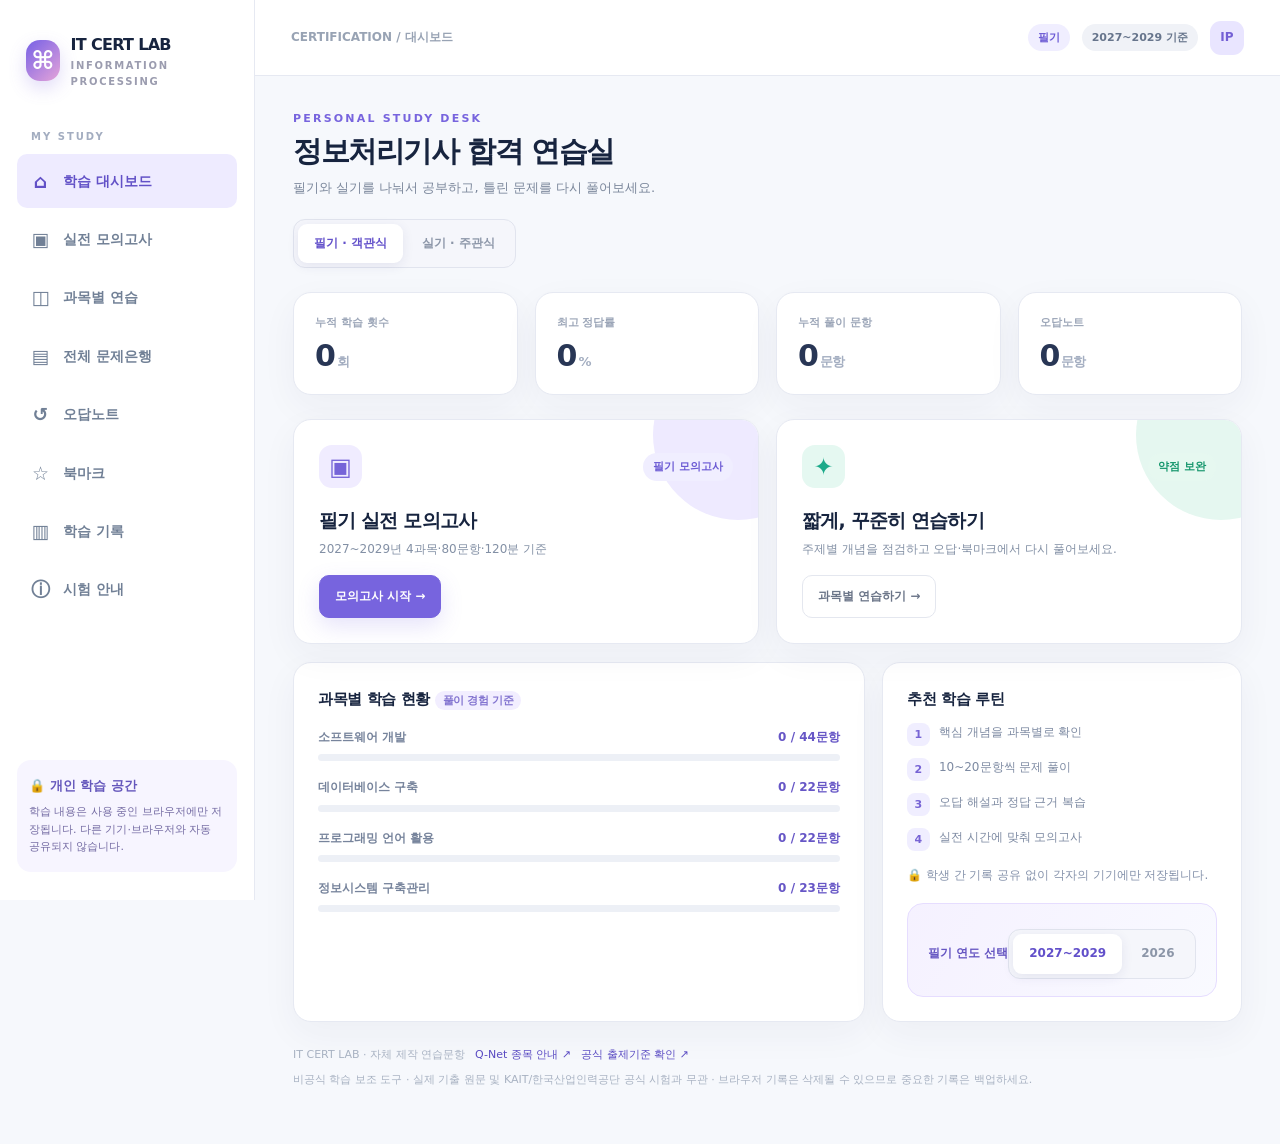
==== information-processing/index.html @ f22f7fb9 "Add independent information processing engineer written and practical exam study lab (2026/2027)" ====
<!doctype html><html lang="ko"><head><meta charset="utf-8"><meta name="viewport" content="width=device-width,initial-scale=1"><meta name="theme-color" content="#7764de"><meta name="description" content="정보처리기사 필기 2026·2027~2029 출제기준 및 실기 주관식 대비 학습 사이트. 모의고사, 문제은행, 오답노트, 개인 학습 기록."><title>정보처리기사 | IT CERT LAB</title><style>
:root{--ink:#17243f;--muted:#7b879b;--line:#e6e9f2;--violet:#7764de;--violet-dark:#594ac2;--light:#f5f3ff;--bg:#f6f8fc;--card:#fff;--green:#139b79;--red:#dc6074;--shadow:0 12px 36px rgba(40,48,86,.047)}
*{box-sizing:border-box}html{scroll-behavior:smooth}body{margin:0;background:var(--bg);font-family:Pretendard,"Apple SD Gothic Neo","Malgun Gothic",system-ui,sans-serif;color:var(--ink);font-size:14px;line-height:1.6}button,input,select,textarea{font:inherit}button{cursor:pointer}button:disabled{opacity:.45;cursor:not-allowed}a{color:var(--violet-dark);text-decoration:none}a:hover{text-decoration:underline}button:focus-visible,a:focus-visible,input:focus-visible,textarea:focus-visible,select:focus-visible{outline:3px solid #bfb4ff;outline-offset:3px}pre{white-space:pre-wrap;overflow:auto}code{background:#f0f1f7;padding:1px 4px;border-radius:4px}
.app{min-height:100vh;display:grid;grid-template-columns:255px minmax(0,1fr)}.sidebar{background:#fff;border-right:1px solid var(--line);display:flex;flex-direction:column;padding:28px 17px;position:sticky;top:0;height:100vh;z-index:20}.brand{display:flex;gap:11px;align-items:center;padding:4px 9px 23px}.brandicon{background:linear-gradient(135deg,#7660e6,#e5a4d9);color:#fff;font-size:25px;width:41px;height:41px;border-radius:14px;display:grid;place-items:center;font-weight:900;box-shadow:0 7px 18px #7764de39}.brand b{font-size:16px;letter-spacing:-.7px}.brand small{display:block;color:#9b9caf;font-size:10px;letter-spacing:1.7px;font-weight:800}.nav-group{font-size:10px;color:#a3adc0;letter-spacing:2px;padding:16px 14px 7px;font-weight:850}.nav-btn{border:0;background:transparent;text-align:left;color:#718096;display:flex;gap:12px;width:100%;align-items:center;padding:12px 13px;border-radius:10px;font-weight:730;margin:2px 0}.nav-btn svg{width:18px;height:18px}.nav-btn:hover{background:#f7f6ff;color:#5c4fc2}.nav-btn.active{background:#eeebff;color:#6251c7}.nav-btn .num{margin-left:auto;background:#ece9fd;font-size:10px;padding:1px 7px;border-radius:99px}.sidebar-bottom{margin-top:auto;padding:16px 12px;background:#f7f5ff;border-radius:14px;color:#746ba3;font-size:11px}.sidebar-bottom b{display:block;font-size:13px;margin-bottom:6px;color:#6557bc}.sidebar-bottom p{margin:0}.content-wrap{min-width:0}.topbar{height:76px;background:#fff;border-bottom:1px solid var(--line);display:flex;align-items:center;justify-content:space-between;padding:0 36px;gap:20px}.crumb{font-size:12px;color:#98a3b4;font-weight:700}.top-right{display:flex;align-items:center;gap:12px}.chip{display:inline-flex;gap:5px;align-items:center;border-radius:999px;padding:5px 10px;background:#f0eeff;color:#6b5ad4;font-size:11px;font-weight:800}.chip.good{background:#e6f8f0;color:#15966c}.chip.bad{background:#fff0f2;color:#d6546b}.chip.gray{background:#f0f2f7;color:#67758c}.avatar{height:34px;width:34px;border-radius:11px;display:grid;place-items:center;background:#e9e5ff;color:#7460d5;font-size:12px;font-weight:900}.mobile-head{display:none}.main{max-width:1320px;margin:auto;padding:34px 38px 55px}.eyebrow{font-size:11px;letter-spacing:2.2px;color:var(--violet);font-weight:900}.heading{font-size:29px;letter-spacing:-1.4px;margin:5px 0 8px;line-height:1.3}.sub{color:var(--muted);margin:0 0 20px;font-size:13px}.section-head{display:flex;justify-content:space-between;align-items:flex-end;gap:10px;margin:28px 0 14px}.section-head h2{font-size:16px;margin:0;letter-spacing:-.5px}.section-head small{font-size:12px;color:#91a0b3}.grid{display:grid;gap:17px}.stats{grid-template-columns:repeat(4,minmax(0,1fr));margin:24px 0}.stat,.panel,.tile,.quiz-card{background:#fff;border:1px solid var(--line);border-radius:18px;box-shadow:var(--shadow)}.stat{padding:21px 21px 18px;min-width:0}.stat .name{font-size:11px;color:#9ca6b8;font-weight:800}.stat strong{display:block;font-size:30px;line-height:1.35;letter-spacing:-1px;color:#283655;margin-top:4px}.stat strong small{font-size:13px;color:#a4aec1;margin-left:2px}.panel{padding:24px}.panel h3{font-size:15px;margin:0 0 12px;letter-spacing:-.4px}.two{grid-template-columns:minmax(0,1.35fr) minmax(280px,.85fr)}.tiles{grid-template-columns:repeat(2,minmax(0,1fr))}.tile{position:relative;overflow:hidden;padding:25px;min-height:202px}.tile::before{content:'';width:170px;height:170px;position:absolute;border-radius:50%;right:-65px;top:-70px;background:#eeeaff}.tile.mint::before{background:#e5f7f0}.tile .tiletop{display:flex;align-items:center;justify-content:space-between;position:relative}.tile .bigicon{width:43px;height:43px;display:grid;place-items:center;border-radius:13px;background:#f0ecff;color:#7664d8;font-size:24px}.tile.mint .bigicon{background:#e5f8f1;color:#1caa8a}.tile h3{font-size:19px;margin:17px 0 4px;letter-spacing:-.8px}.tile p{color:#8390a5;font-size:12px;margin:0 0 16px;max-width:370px}.btn{border:1px solid #e4e7ef;background:white;color:#6b7588;font-size:12px;font-weight:850;border-radius:10px;padding:11px 15px;display:inline-flex;align-items:center;justify-content:center;gap:8px;transition:.16s}.btn:hover{border-color:#9d90ee;color:#6352c5;background:#faf9ff}.btn.primary{background:var(--violet);color:white;border-color:var(--violet);box-shadow:0 8px 22px #7260e52d}.btn.primary:hover{background:#6755cd}.btn.green{background:#20a58c;color:#fff;border-color:#20a58c}.btn.danger{color:#d75b73;background:#fff7f9;border-color:#f8dce3}.btn.sm{padding:7px 10px;font-size:11px}.btn.wide{width:100%}.btn:disabled{box-shadow:none}.bar{background:#edf0f6;height:7px;border-radius:8px;overflow:hidden;margin:7px 0}.bar>span{display:block;background:linear-gradient(90deg,#a394fa,#7764de);height:100%;border-radius:8px}.subject-line{margin:17px 0}.subject-line>div:first-child{display:flex;justify-content:space-between;color:#77849c;font-size:12px;font-weight:700}.subject-line strong{color:#6656c6}.quick-steps{display:flex;flex-direction:column;gap:12px}.quick-steps>div{display:flex;gap:9px;font-size:12px;color:#7d8aa2}.dot{width:23px;height:23px;display:grid;place-items:center;background:#f0eeff;color:#7764d5;border-radius:8px;font-size:11px;font-weight:900;flex-shrink:0}.seg{display:inline-flex;border:1px solid #e1e4ee;padding:4px;background:#f5f6fb;border-radius:12px;gap:3px;max-width:100%}.seg button{border:0;padding:10px 16px;border-radius:9px;background:transparent;color:#8c96a8;font-weight:850;font-size:12px}.seg button.active{background:#fff;color:#6250ca;box-shadow:0 3px 12px #2c337316}.callout{background:linear-gradient(120deg,#f5f1ff,#f9faff);border:1px solid #e6ddff;border-radius:16px;padding:17px 20px;color:#71648e;font-size:12px;margin-top:18px}.callout b{color:#6555c2}.setup-grid{display:grid;grid-template-columns:minmax(0,1.3fr) minmax(260px,.7fr);gap:18px}.fieldlabel{font-size:12px;font-weight:850;color:#50607b;margin:18px 0 8px;display:block}.choice-cards{display:grid;grid-template-columns:repeat(2,minmax(0,1fr));gap:10px}.choice-card{display:block;text-align:left;border:1px solid #e5e8f1;border-radius:12px;background:#fff;padding:16px;color:#62738e}.choice-card b{display:block;color:#263650;font-size:14px}.choice-card small{display:block;color:#93a0b3;margin-top:4px;font-size:11px}.choice-card.chosen{border:1.5px solid #8875e4;background:#f7f4ff}.select{width:100%;padding:12px 13px;background:white;border:1px solid var(--line);border-radius:10px;color:#5d6980}.mode-tip{color:#8190a4;font-size:12px}.quizgrid{display:grid;grid-template-columns:minmax(0,1fr) 270px;gap:17px}.quiz-card{padding:27px}.quiz-meta{display:flex;justify-content:space-between;gap:12px;align-items:center;margin-bottom:9px;color:#7c87a0;font-size:12px}.qtop{display:flex;align-items:center;gap:9px;margin:18px 0 12px;color:#7261cf;font-size:11px;font-weight:900;letter-spacing:.7px}.qstem{font-size:20px;font-weight:850;line-height:1.65;letter-spacing:-.6px;margin:8px 0 24px;white-space:pre-wrap;word-break:keep-all}.options{display:flex;flex-direction:column;gap:10px}.opt{display:flex;align-items:flex-start;gap:12px;width:100%;text-align:left;border:1px solid #e5e8f0;border-radius:12px;background:#fff;padding:15px 17px;font-weight:670;color:#60708a;line-height:1.65}.opt .bubble{height:24px;width:24px;display:grid;place-items:center;border:1px solid #dce0ec;border-radius:8px;font-size:11px;flex-shrink:0;color:#8c97aa}.opt.selected{background:#f6f3ff;border-color:#8978e6;color:#5243b7}.opt.selected .bubble{background:#7e6add;color:#fff;border-color:#7e6add}.answerbox{width:100%;border:1px solid #dce0eb;padding:16px;border-radius:12px;min-height:115px;resize:vertical;color:#24334f;outline-color:#8b7ae5}.qhint{font-size:12px;color:#9aa4b4;margin:10px 0}.quizactions{display:flex;justify-content:space-between;gap:10px;margin-top:25px;flex-wrap:wrap}.question-map{display:grid;grid-template-columns:repeat(5,minmax(0,1fr));gap:7px}.number-btn{border:1px solid #e6e8ef;background:#fff;color:#9ba6b6;min-height:39px;border-radius:9px;font-size:11px;font-weight:800}.number-btn.answered{background:#f1edff;color:#6e5dd1;border-color:#e0d7ff}.number-btn.current{background:#7764de;color:white;border-color:#7764de}.timer{font-variant-numeric:tabular-nums;font-size:24px;font-weight:880;color:#5d4fbc}.progress-note{font-size:11px;color:#9ca7b7}.review{border:1px solid #e7eaf3;border-radius:13px;padding:18px;margin:12px 0;background:white}.review-head{display:flex;align-items:center;justify-content:space-between;gap:10px;margin-bottom:9px}.review-q{font-size:13px;font-weight:830;white-space:pre-wrap;color:#2a3752;margin:0 0 13px}.review-ans{font-size:12px;color:#738199;white-space:pre-wrap}.review-ans b{color:#3d4c65}.expl{background:#f7f8fc;color:#728096;border-radius:10px;padding:12px 13px;font-size:12px;margin-top:12px}.review-toggle{display:flex;gap:7px;margin-top:13px;flex-wrap:wrap}.review-toggle button{padding:7px 10px;background:#fff;border:1px solid #e0e3ee;border-radius:8px;color:#687895;font-size:11px;font-weight:800}.review-toggle button.on{background:#e9f9f3;color:#188c71;border-color:#b8edda}.review-toggle button.on.bad{background:#fff0f1;color:#cb6270;border-color:#f2ccd3}.filterline{display:flex;gap:9px;align-items:center;flex-wrap:wrap;margin:18px 0}.search{min-width:200px;flex:1;border-radius:10px;padding:12px;border:1px solid #e3e7ee;outline-color:#8b79e5}.listitem{border-bottom:1px solid #eef0f5;display:flex;align-items:center;gap:12px;padding:15px 3px}.listitem:last-child{border-bottom:0}.listitem .desc{min-width:0;flex:1}.listitem .desc b{font-size:12px;color:#344059;display:block;margin-bottom:4px}.listitem .desc small{font-size:11px;color:#99a4b7}.listitem .desc b{overflow-wrap:anywhere}.star{border:0;background:#f5f3ff;border-radius:9px;color:#aaa0d7;font-size:21px;line-height:1;width:34px;height:34px}.star.on{color:#edb04c;background:#fff8e7}.historytable{width:100%;border-collapse:collapse;font-size:12px}.historytable td,.historytable th{padding:15px 10px;border-bottom:1px solid #eef0f4;text-align:left}.historytable th{color:#98a3b6;font-size:11px}.historytable td{color:#68768e}.empty{text-align:center;padding:48px 15px;color:#9ca7b9}.empty .emo{font-size:34px;margin-bottom:12px}.empty b{display:block;color:#526078;font-size:14px}.foot{padding-top:24px;font-size:11px;color:#a8b2c2}.burger{display:none}.footerlinks{display:flex;gap:10px;flex-wrap:wrap}.toast{position:fixed;z-index:90;bottom:25px;left:50%;transform:translate(-50%,25px);opacity:0;pointer-events:none;background:#263452;color:#fff;padding:12px 20px;border-radius:12px;box-shadow:0 10px 30px #22345255;font-size:12px;transition:.2s}.toast.show{transform:translate(-50%,0);opacity:1}.overlay{display:none}.scorecircle{width:116px;height:116px;border-radius:50%;background:conic-gradient(#8572e1 var(--pct),#eaebf2 var(--pct));display:grid;place-items:center;margin:0 auto 16px}.scorecircle>span{width:92px;height:92px;border-radius:50%;display:flex;align-items:center;justify-content:center;background:white;color:#493aaa;font-size:29px;font-weight:900}.muted{color:#8c9aaf}.badge-count{font-size:11px;color:#8374d0;background:#f2eeff;padding:3px 8px;border-radius:99px}.note-lines{font-size:12px;color:#7a879d}.note-lines li{padding:5px 0}.privacyline{display:flex;gap:9px;align-items:flex-start;margin-top:15px;color:#8592ab;font-size:12px}
@media(max-width:1120px){.stats{grid-template-columns:repeat(2,minmax(0,1fr))}.quizgrid{grid-template-columns:minmax(0,1fr) 230px}.main{padding:28px 25px}.sidebar{width:220px}.app{grid-template-columns:220px minmax(0,1fr)}}
@media(max-width:800px){.app{display:block}.sidebar{transform:translateX(-105%);position:fixed;top:0;bottom:0;width:255px;height:100vh;transition:.2s;box-shadow:20px 0 40px #18253a17}.sidebar.open{transform:translateX(0)}.overlay.open{display:block;position:fixed;inset:0;z-index:19;background:#141d3670}.burger{display:grid;place-items:center;border:0;background:#f2f0ff;border-radius:9px;width:36px;height:36px;color:#6659b8}.topbar{padding:0 16px;height:65px}.topbar .crumb{display:none}.mobile-head{display:block;font-size:14px;font-weight:850;letter-spacing:-.5px}.main{padding:26px 17px}.heading{font-size:24px}.two,.setup-grid,.quizgrid{grid-template-columns:1fr}.tiles{grid-template-columns:1fr}.quiz-card{padding:19px}.qstem{font-size:17px}.quizgrid aside{order:-1}.quizgrid aside .question-map{display:none}.choice-cards{grid-template-columns:1fr}.sidebar-bottom{margin-top:30px}.stats{gap:10px}.stat{padding:16px}.stat strong{font-size:26px}.panel{padding:19px}}
@media(prefers-reduced-motion:reduce){*{scroll-behavior:auto!important;transition:none!important}}
</style></head><body><div id="root"></div><div id="toast" class="toast" role="status" aria-live="polite"></div><script>const BANK=[{"id":"W1-001","old":0,"topic":"요구사항","q":"기능 요구사항에 해당하는 것은?","choices":["응답시간이 2초 이내일 것","사용자는 비밀번호를 변경할 수 있을 것","가용성이 99.9%일 것","암호화 알고리즘을 사용할 것"],"answer":1,"why":"기능 요구사항은 시스템이 제공해야 하는 동작과 서비스를 설명합니다."},{"id":"W1-002","old":0,"topic":"요구사항","q":"비기능 요구사항에 해당하는 것은?","choices":["회원가입 화면을 제공한다","상품을 검색할 수 있다","서버 응답은 평균 1초 이내여야 한다","관리자가 주문을 취소한다"],"answer":2,"why":"응답시간은 성능에 관한 비기능 요구사항입니다."},{"id":"W1-003","old":0,"topic":"요구사항","q":"요구사항 개발의 일반적인 순서로 적절한 것은?","choices":["분석→도출→확인→명세","도출→분석→명세→확인","명세→도출→확인→분석","확인→분석→명세→도출"],"answer":1,"why":"요구사항은 도출 후 분석하고 문서화한 뒤 검증합니다."},{"id":"W1-004","old":0,"topic":"요구사항","q":"요구사항 추적성의 핵심 목적은?","choices":["서버 비용 산정","요구사항과 설계·테스트의 연관관계 확인","UI 색상 통일","데이터 중복 제거"],"answer":1,"why":"추적성은 변경의 영향 범위와 요구사항 충족 여부를 파악하게 합니다."},{"id":"W1-005","old":0,"topic":"UML","q":"UML 유스케이스 다이어그램에서 액터는?","choices":["데이터베이스 테이블","시스템과 상호작용하는 외부 역할","클래스의 메서드","배포 서버"],"answer":1,"why":"액터는 사용자뿐 아니라 시스템과 상호작용하는 외부 시스템도 될 수 있습니다."},{"id":"W1-006","old":0,"topic":"UML","q":"유스케이스의 include 관계로 가장 적절한 설명은?","choices":["조건에 따라 선택적으로만 실행한다","공통 동작을 필수적으로 포함한다","상속을 뜻한다","객체 생성 순서를 나타낸다"],"answer":1,"why":"include는 공통 기능을 포함해 재사용할 때 사용합니다."},{"id":"W1-007","old":0,"topic":"UML","q":"시퀀스 다이어그램의 주요 표현 대상은?","choices":["객체 사이 메시지의 시간적 순서","테이블의 기본키 관계","CPU 사용률","프로세스 파일 권한"],"answer":0,"why":"시퀀스 다이어그램은 객체 간 메시지 교환 순서를 보여줍니다."},{"id":"W1-008","old":0,"topic":"UML","q":"클래스 다이어그램에서 일반화 관계가 뜻하는 것은?","choices":["구현 클래스의 삭제","상속에 의한 일반·특수 관계","동시성 제어","메시지 순서"],"answer":1,"why":"일반화는 상위 클래스와 하위 클래스 간의 상속 관계입니다."},{"id":"W1-009","old":0,"topic":"UI 설계","q":"화면 구성의 뼈대를 간략히 표현하는 산출물은?","choices":["와이어프레임","ERD","패키지 명세","실행 로그"],"answer":0,"why":"와이어프레임은 콘텐츠와 주요 요소의 배치를 표현합니다."},{"id":"W1-010","old":0,"topic":"UI 설계","q":"UI 프로토타입의 주요 목적은?","choices":["실제 운영 DB 백업","화면과 상호작용을 사전에 검토","형상관리 브랜치 삭제","서버 부하 측정만 수행"],"answer":1,"why":"프로토타입으로 동작 흐름과 사용성을 미리 검증합니다."},{"id":"W1-011","old":0,"topic":"UI 설계","q":"사용자가 처음 접해도 기능을 쉽게 파악하는 UI 원칙은?","choices":["직관성","결합도","원자성","정규화"],"answer":0,"why":"직관성은 사용자가 별도 학습 없이 기능을 이해하도록 돕습니다."},{"id":"W1-012","old":0,"topic":"아키텍처","q":"MVC 패턴의 View 역할은?","choices":["데이터 영속성 관리만 수행","사용자에게 화면을 표현","트랜잭션 격리 수준 결정","라우팅 장비 설정"],"answer":1,"why":"View는 화면과 표시를 담당합니다."},{"id":"W1-013","old":0,"topic":"아키텍처","q":"계층형 아키텍처의 대표적 장점은?","choices":["모든 변경의 전체 시스템 전파","관심사 분리와 유지보수 용이","테스트 불가","계층 경계 없음"],"answer":1,"why":"계층별 책임이 분리되어 테스트와 유지보수가 쉬워집니다."},{"id":"W1-014","old":0,"topic":"아키텍처","q":"높은 응집도와 낮은 결합도가 권장되는 이유는?","choices":["모듈 사이 의존을 늘리기 위해","독립성과 변경 용이성을 높이기 위해","코드 줄 수만 늘리기 위해","모든 로직을 한 파일에 넣기 위해"],"answer":1,"why":"모듈 내부 책임을 집중하고 외부 의존을 줄이는 설계입니다."},{"id":"W1-015","old":0,"topic":"디자인 패턴","q":"객체 생성 과정을 캡슐화하는 생성 패턴은?","choices":["팩토리 메서드","옵저버","전략","데코레이터"],"answer":0,"why":"팩토리 메서드는 객체 생성을 하위 클래스 등으로 위임합니다."},{"id":"W1-016","old":0,"topic":"디자인 패턴","q":"객체 상태 변화 시 구독자에게 알리는 패턴은?","choices":["싱글턴","옵저버","어댑터","빌더"],"answer":1,"why":"옵저버 패턴은 발행·구독 형태의 알림에 적합합니다."},{"id":"W1-017","old":0,"topic":"디자인 패턴","q":"알고리즘을 캡슐화해 실행 시 교체 가능한 패턴은?","choices":["전략","컴포지트","브리지","프록시"],"answer":0,"why":"전략 패턴은 같은 인터페이스로 알고리즘을 교체할 수 있게 합니다."},{"id":"W1-018","old":0,"topic":"설계 원칙","q":"단일 책임 원칙(SRP)의 설명으로 올바른 것은?","choices":["한 클래스는 변경 이유가 하나여야 한다","상속을 무조건 금지한다","모든 메서드를 static으로 만든다","인터페이스를 제거한다"],"answer":0,"why":"단일 책임 원칙은 하나의 변경 이유에 집중하도록 합니다."},{"id":"W1-019","old":0,"topic":"설계 원칙","q":"개방-폐쇄 원칙(OCP)의 뜻은?","choices":["확장에 열려 있고 수정에 닫혀 있다","항상 모든 코드를 공개한다","테스트 코드를 작성하지 않는다","상속을 절대 쓰지 않는다"],"answer":0,"why":"기존 코드를 크게 고치지 않고 기능을 확장하기 쉬운 구조입니다."},{"id":"W1-020","old":0,"topic":"요구사항","q":"요구사항 검증에서 살펴볼 사항으로 적절한 것은?","choices":["모호성·일관성·완전성","CPU 제조사만 확인","IDE 테마 통일","문서 작성자 이름만 확인"],"answer":0,"why":"검증에서는 명세의 모호함과 충돌, 누락 등을 확인합니다."},{"id":"W1-021","old":0,"topic":"형상관리","q":"요구사항이 변경될 때 먼저 확인할 대상으로 가장 적절한 것은?","choices":["영향을 받는 설계·구현·테스트 산출물","담당자의 모니터 색상","운영체제 로고","키보드 배열"],"answer":0,"why":"요구사항 변경 영향 분석에는 추적성이 필요합니다."},{"id":"W1-022","old":0,"topic":"아키텍처","q":"파이프-필터 아키텍처에 적합한 예는?","choices":["데이터 처리 단계별 변환 파이프라인","단일 상태 관리 객체","사용자별 인증서 저장","서버 물리 랙 배치"],"answer":0,"why":"필터가 데이터를 변환하고 파이프를 통해 다음 단계에 전달합니다."},{"id":"W2-001","old":1,"topic":"자료구조","q":"스택(Stack)의 자료 삽입·삭제 순서는?","choices":["FIFO","LIFO","임의 정렬","우선순위만 적용"],"answer":1,"why":"스택은 마지막에 들어온 원소가 먼저 나오는 LIFO 구조입니다."},{"id":"W2-002","old":1,"topic":"자료구조","q":"큐(Queue)의 자료 처리 순서는?","choices":["FIFO","LIFO","DFS만 적용","항상 역순 정렬"],"answer":0,"why":"큐는 먼저 들어온 원소가 먼저 나오는 FIFO 구조입니다."},{"id":"W2-003","old":1,"topic":"자료구조","q":"이진 탐색의 전제 조건은?","choices":["데이터가 정렬되어 있어야 한다","항상 연결 리스트여야 한다","중복값이 없어야 한다","데이터가 해시되어야 한다"],"answer":0,"why":"이진 탐색은 정렬된 구간을 절반씩 줄이며 탐색합니다."},{"id":"W2-004","old":1,"topic":"자료구조","q":"배열에서 인덱스로 요소에 접근하는 평균 시간 복잡도는?","choices":["O(1)","O(log n)","O(n)","O(n²)"],"answer":0,"why":"배열은 주소 계산으로 임의 접근이 가능해 O(1)입니다."},{"id":"W2-005","old":1,"topic":"알고리즘","q":"버블 정렬의 평균 시간 복잡도는?","choices":["O(1)","O(log n)","O(n log n)","O(n²)"],"answer":3,"why":"일반적인 버블 정렬은 반복 비교로 평균 O(n²)입니다."},{"id":"W2-006","old":1,"topic":"알고리즘","q":"너비 우선 탐색(BFS)에 주로 쓰는 자료구조는?","choices":["큐","스택만 사용","힙만 사용","해시 함수"],"answer":0,"why":"BFS는 발견 순서대로 정점을 방문하기 위해 큐를 사용합니다."},{"id":"W2-007","old":1,"topic":"알고리즘","q":"깊이 우선 탐색(DFS) 구현에 적절한 것은?","choices":["재귀 호출 또는 스택","큐만 가능","정렬만 수행","이진 탐색만 사용"],"answer":0,"why":"DFS는 스택 또는 재귀 호출로 깊이 탐색합니다."},{"id":"W2-008","old":1,"topic":"단위 테스트","q":"단위 테스트의 주된 대상은?","choices":["함수·메서드 등 작은 모듈","운영 조직 전체","물리 데이터센터","사용자 단말 재고"],"answer":0,"why":"단위 테스트는 작은 코드 단위를 독립적으로 검증합니다."},{"id":"W2-009","old":1,"topic":"테스트","q":"경계값 분석에서 우선 시험할 값은?","choices":["경계값과 그 바로 안팎의 값","가장 큰 임의 숫자 한 개","정상값만 1개","DB 테이블 수"],"answer":0,"why":"경계 주변은 오류가 자주 발견되는 부분입니다."},{"id":"W2-010","old":1,"topic":"테스트","q":"동등 분할 기법의 설명으로 알맞은 것은?","choices":["입력값을 유사한 동작의 집합으로 구분한다","코드 경로만 세어본다","응답속도만 측정한다","모든 입력을 무작위로만 검사한다"],"answer":0,"why":"동등 분할은 입력 도메인을 동작이 유사한 그룹으로 나눕니다."},{"id":"W2-011","old":1,"topic":"테스트","q":"화이트박스 테스트에 해당하는 것은?","choices":["코드의 분기 경로를 기준으로 검사","명세서만 보고 입력 검사","화면 색상 비교","사용자 설문 조사"],"answer":0,"why":"화이트박스는 내부 로직·분기·경로를 확인합니다."},{"id":"W2-012","old":1,"topic":"테스트","q":"회귀 테스트의 목적은?","choices":["수정 후 기존 기능이 유지되는지 확인","서버를 최초 구매","문서를 폐기","코드 언어 변경 자체"],"answer":0,"why":"변경으로 기존 동작에 문제가 생겼는지 재검증합니다."},{"id":"W2-013","old":1,"topic":"통합 구현","q":"API 계약에서 HTTP 상태코드 404의 일반적인 의미는?","choices":["요청한 자원을 찾지 못함","요청 성공","권한 부여 완료","서버가 새 자원을 생성함"],"answer":0,"why":"404는 서버가 요청 대상 자원을 찾지 못했음을 뜻합니다."},{"id":"W2-014","old":1,"topic":"통합 구현","q":"REST API에서 GET의 주된 목적은?","choices":["자원 조회","자원 삭제","메시지 암호화","연결 종료"],"answer":0,"why":"GET은 자원 표현을 가져오는 조회 요청에 사용합니다."},{"id":"W2-015","old":1,"topic":"통합 구현","q":"JSON에 관한 올바른 설명은?","choices":["키·값 구조의 데이터 표현 형식","실행 파일 포맷","운영체제 커널","전용 네트워크 장치"],"answer":0,"why":"JSON은 웹 API에서 널리 사용하는 데이터 교환 형식입니다."},{"id":"W2-016","old":1,"topic":"형상관리","q":"Git에서 커밋(commit)의 의미는?","choices":["변경사항을 버전 이력으로 기록","작업 디렉터리 자동 삭제","원격 서버를 반드시 종료","DB를 정규화"],"answer":0,"why":"커밋은 스냅샷과 설명을 버전 이력에 남깁니다."},{"id":"W2-017","old":1,"topic":"형상관리","q":"Git에서 서로 다른 개발 흐름을 분리할 때 사용하는 것은?","choices":["브랜치","인덱스 키","트리거","테이블스페이스"],"answer":0,"why":"브랜치는 독립적인 변경 흐름을 관리합니다."},{"id":"W2-018","old":1,"topic":"빌드 배포","q":"CI(지속적 통합)에 해당하는 사례는?","choices":["커밋 때마다 빌드와 테스트 자동 실행","완료된 코드를 수년간 보관만 함","수기로 배포 승인만 요청","서버를 매일 물리적으로 교체"],"answer":0,"why":"CI는 변경사항의 통합과 자동 검증을 자주 수행합니다."},{"id":"W2-019","old":1,"topic":"빌드 배포","q":"애플리케이션 패키징의 목적은?","choices":["실행·배포에 필요한 파일을 배포 단위로 묶음","데이터 정렬만 수행","요구사항 폐기","IP 주소 암기"],"answer":0,"why":"패키징은 실행에 필요한 자원을 배포 가능한 형태로 만듭니다."},{"id":"W2-020","old":1,"topic":"인터페이스","q":"인터페이스 명세에 일반적으로 포함되는 내용은?","choices":["요청·응답 데이터 구조와 오류 코드","회사 행사 일정만","책상 배치도","모니터 크기"],"answer":0,"why":"인터페이스 명세는 데이터 형식과 호출 방법, 오류 처리를 정의합니다."},{"id":"W2-021","old":1,"topic":"테스트","q":"테스트 더블 중 실제 객체 대신 미리 정한 응답을 주는 객체의 예는?","choices":["스텁(Stub)","데드락","정규화","스풀링"],"answer":0,"why":"스텁은 의존 객체 대신 정해진 응답을 반환합니다."},{"id":"W2-022","old":1,"topic":"테스트","q":"결함의 심각도(Severity)가 의미하는 것은?","choices":["결함이 시스템에 미치는 영향의 정도","수정 작업의 담당자 휴가 일수","발견 날짜만","코드의 파일명"],"answer":0,"why":"심각도는 사용자·시스템에 주는 피해나 영향으로 판단합니다."},{"id":"W3-001","old":2,"topic":"데이터 모델","q":"관계형 데이터베이스에서 행(row)에 대응하는 용어는?","choices":["튜플","도메인","속성","스키마"],"answer":0,"why":"튜플은 테이블의 한 행을 의미합니다."},{"id":"W3-002","old":2,"topic":"데이터 모델","q":"기본키(Primary Key)의 성질은?","choices":["중복과 NULL을 허용하지 않음","항상 외래키와 같음","중복만 허용","문자열 타입만 허용"],"answer":0,"why":"기본키는 행을 유일하게 식별하므로 유일성과 NOT NULL이 필요합니다."},{"id":"W3-003","old":2,"topic":"데이터 모델","q":"외래키(Foreign Key)의 목적은?","choices":["테이블 사이 참조 무결성 유지","인덱스 무조건 삭제","SQL 문장 압축","서버 시간 동기화"],"answer":0,"why":"외래키는 참조하는 값의 관계를 제약합니다."},{"id":"W3-004","old":2,"topic":"정규화","q":"제1정규형(1NF)의 핵심 조건은?","choices":["각 속성 값이 원자값일 것","이행적 종속성을 유지할 것","모든 테이블이 하나의 행만 가질 것","기본키가 없어야 할 것"],"answer":0,"why":"1NF는 반복 그룹을 제거하고 속성값의 원자성을 요구합니다."},{"id":"W3-005","old":2,"topic":"정규화","q":"제2정규형(2NF)의 핵심 조건은?","choices":["부분 함수 종속 제거","모든 인덱스 제거","중복 행만 추가","외래키 금지"],"answer":0,"why":"2NF는 1NF이며 기본키의 일부에만 종속된 속성을 제거합니다."},{"id":"W3-006","old":2,"topic":"정규화","q":"제3정규형(3NF)에서 주로 제거하는 종속성은?","choices":["이행적 함수 종속","기본키의 유일성","데이터 원자성","테이블 이름"],"answer":0,"why":"3NF는 기본키가 아닌 속성을 거치는 이행적 종속을 제거합니다."},{"id":"W3-007","old":2,"topic":"SQL","q":"SQL에서 행을 조회하는 명령은?","choices":["SELECT","DELETE","DROP","GRANT"],"answer":0,"why":"SELECT는 테이블에서 조건에 맞는 데이터를 조회합니다."},{"id":"W3-008","old":2,"topic":"SQL","q":"SELECT 결과에서 중복 행을 제거하는 키워드는?","choices":["DISTINCT","UNIQUE KEY","HAVING","CASCADE"],"answer":0,"why":"SELECT DISTINCT는 중복 결과 행을 제거합니다."},{"id":"W3-009","old":2,"topic":"SQL","q":"집계 후 그룹에 조건을 거는 절은?","choices":["HAVING","WHERE","ORDER BY","LIMIT"],"answer":0,"why":"HAVING은 GROUP BY로 집계된 그룹을 필터링합니다."},{"id":"W3-010","old":2,"topic":"SQL","q":"두 테이블의 일치하는 행을 결합하는 조인 유형은?","choices":["INNER JOIN","CROSS JOIN만","FULL OUTER JOIN만","NATURAL DELETE"],"answer":0,"why":"INNER JOIN은 조인 조건에 맞는 행을 반환합니다."},{"id":"W3-011","old":2,"topic":"SQL","q":"LEFT JOIN의 특징은?","choices":["왼쪽 테이블의 행을 모두 유지","양쪽 공통행만 반환","오른쪽 행만 모두 유지","중복 제거만 수행"],"answer":0,"why":"LEFT OUTER JOIN은 왼쪽 행을 보존하며 불일치 열은 NULL이 됩니다."},{"id":"W3-012","old":2,"topic":"SQL","q":"직원 테이블에서 급여 3000 이상만 조회할 조건은?","choices":["WHERE salary >= 3000","ORDER BY salary","GROUP BY salary","HAVING salary"],"answer":0,"why":"WHERE 절은 조회 행에 대한 조건을 지정합니다."},{"id":"W3-013","old":2,"topic":"SQL","q":"삽입된 데이터를 저장하는 DML 명령은?","choices":["INSERT","CREATE","ALTER","REVOKE"],"answer":0,"why":"INSERT는 테이블에 새로운 행을 추가하는 DML입니다."},{"id":"W3-014","old":2,"topic":"SQL","q":"테이블 구조 자체를 정의하는 DDL은?","choices":["CREATE TABLE","SELECT","UPDATE","COMMIT"],"answer":0,"why":"CREATE TABLE은 테이블 구조를 생성하는 DDL입니다."},{"id":"W3-015","old":2,"topic":"트랜잭션","q":"ACID의 원자성(Atomicity)은?","choices":["모두 실행되거나 모두 취소됨","언제나 빠르게 실행됨","모든 데이터를 암호화","동시에 한 사용자만 접속"],"answer":0,"why":"원자성은 트랜잭션 작업의 전부 또는 전무를 뜻합니다."},{"id":"W3-016","old":2,"topic":"트랜잭션","q":"COMMIT 명령의 역할은?","choices":["트랜잭션 변경을 확정","데이터베이스 삭제","사용자 권한 취소","정렬 순서 변경"],"answer":0,"why":"COMMIT으로 정상 완료된 트랜잭션의 변경을 확정합니다."},{"id":"W3-017","old":2,"topic":"트랜잭션","q":"ROLLBACK 명령의 역할은?","choices":["트랜잭션 변경을 취소","테이블 생성","인덱스 생성","로그인 허가"],"answer":0,"why":"ROLLBACK은 취소 가능한 트랜잭션 변경을 되돌립니다."},{"id":"W3-018","old":2,"topic":"인덱스","q":"인덱스의 일반적인 효과는?","choices":["검색 성능을 개선할 수 있지만 갱신 비용이 늘 수 있음","쓰기와 저장 공간에 비용이 전혀 없음","항상 모든 쿼리를 가장 빠르게 함","무조건 중복을 금지함"],"answer":0,"why":"인덱스는 조회 최적화에 도움을 주지만 저장·변경 비용이 있습니다."},{"id":"W3-019","old":2,"topic":"무결성","q":"참조 무결성이 위배되는 예는?","choices":["존재하지 않는 부서 번호를 외래키로 삽입","정상적인 회원 조회","같은 날짜 데이터 조회","정렬 결과 출력"],"answer":0,"why":"외래키 값은 참조 대상의 유효한 값이어야 합니다."},{"id":"W3-020","old":2,"topic":"데이터 모델","q":"ERD에서 다대다 관계를 관계형 모델로 풀 때 흔히 사용하는 것은?","choices":["연결 테이블","뷰만 사용","인덱스 삭제","컬럼명 숨김"],"answer":0,"why":"다대다 관계는 연결(교차) 테이블로 해소합니다."},{"id":"W3-021","old":2,"topic":"SQL","q":"집계 함수 COUNT(*)의 의미는?","choices":["조건에 부합하는 행 수","NULL이 아닌 특정 열 수만","열의 합","평균"],"answer":0,"why":"COUNT(*)는 NULL 여부와 무관하게 선택된 행 수를 셉니다."},{"id":"W3-022","old":2,"topic":"SQL","q":"ORDER BY price DESC의 의미는?","choices":["가격 내림차순","가격 오름차순","가격 그룹별 합계","조건에 맞는 행 삭제"],"answer":0,"why":"DESC는 큰 값부터 내림차순으로 정렬합니다."},{"id":"W4-001","old":3,"topic":"언어 기초","q":"컴파일러의 일반적인 역할은?","choices":["소스 코드를 실행 가능한 형태로 번역","네트워크 주소를 할당","DB 테이블만 삭제","디스크 파티션 생성"],"answer":0,"why":"컴파일러는 소스 코드를 기계어 또는 중간 코드 등으로 변환합니다."},{"id":"W4-002","old":3,"topic":"언어 기초","q":"변수의 스코프(scope)가 뜻하는 것은?","choices":["변수에 접근할 수 있는 범위","정렬 알고리즘 이름","프로세스 ID","파일 확장자"],"answer":0,"why":"스코프는 변수·식별자가 유효한 영역을 뜻합니다."},{"id":"W4-003","old":3,"topic":"언어 기초","q":"재귀 함수의 필수적 종료 조건은?","choices":["기저 조건(base case)","무조건 전역 변수","하나의 반복문","데이터베이스 연결"],"answer":0,"why":"재귀 함수는 종료하는 기저 조건이 있어야 무한 호출을 막습니다."},{"id":"W4-004","old":3,"topic":"Python","q":"Python에서 길이가 3인 리스트를 만드는 코드는?","choices":["[1, 2, 3]","(1:2:3)","{1;2;3}","<1,2,3>"],"answer":0,"why":"대괄호 표기는 Python 리스트 리터럴입니다."},{"id":"W4-005","old":3,"topic":"Python","q":"Python 표현식 len([10,20,30])의 결과는?","choices":["3","2","30","0"],"answer":0,"why":"len은 시퀀스 요소 개수를 반환합니다."},{"id":"W4-006","old":3,"topic":"Python","q":"Python에서 range(1,5)로 반복하면 출력되는 정수는?","choices":["1,2,3,4","1,2,3,4,5","0,1,2,3,4","5만"],"answer":0,"why":"range의 종료값 5는 포함되지 않습니다."},{"id":"W4-007","old":3,"topic":"Python","q":"Python에서 리스트의 마지막 요소를 읽는 인덱스는?","choices":["-1","0","1","length"],"answer":0,"why":"Python의 -1 인덱스는 마지막 요소입니다."},{"id":"W4-008","old":3,"topic":"Python","q":"Python에서 7 // 2의 결과는?","choices":["3","3.5","4","1"],"answer":0,"why":"// 연산자는 내림 나눗셈을 수행합니다."},{"id":"W4-009","old":3,"topic":"Java","q":"Java에서 문자열 내용을 비교할 때 일반적으로 사용하는 메서드는?","choices":["equals()","compareAddress()","sameObject()","matchPointer()"],"answer":0,"why":"equals는 String의 내용 동등성을 검사합니다."},{"id":"W4-010","old":3,"topic":"Java","q":"Java에서 클래스를 상속할 때 사용하는 키워드는?","choices":["extends","implements만","inherits","using"],"answer":0,"why":"extends는 클래스 상속에 사용합니다."},{"id":"W4-011","old":3,"topic":"Java","q":"Java에서 인터페이스를 구현하는 키워드는?","choices":["implements","include","virtual","superclass"],"answer":0,"why":"implements는 인터페이스 구현 관계를 선언합니다."},{"id":"W4-012","old":3,"topic":"Java","q":"Java에서 정수 나눗셈 7 / 2의 값은?","choices":["3","3.5","4","2"],"answer":0,"why":"두 피연산자가 정수형이면 정수 나눗셈으로 3이 됩니다."},{"id":"W4-013","old":3,"topic":"C 언어","q":"C 언어에서 정수형 변수를 선언하는 문장은?","choices":["int n = 10;","integer n = 10;","let n: int = 10;","var int n := 10;"],"answer":0,"why":"C에서는 int로 정수형 변수를 선언합니다."},{"id":"W4-014","old":3,"topic":"C 언어","q":"C에서 10 % 3의 계산 결과는?","choices":["1","3","0","3.33"],"answer":0,"why":"% 연산은 정수 나눗셈의 나머지를 구합니다."},{"id":"W4-015","old":3,"topic":"C 언어","q":"C에서 포인터 변수 p가 가리키는 값을 읽는 연산자는?","choices":["*p","&p","%p","#p"],"answer":0,"why":"역참조 연산자 *는 포인터가 가리키는 위치의 값을 읽습니다."},{"id":"W4-016","old":3,"topic":"알고리즘","q":"반복문을 사용해 1부터 n까지 합하는 시간 복잡도는?","choices":["O(n)","O(1)","O(log n)","O(n²) 항상"],"answer":0,"why":"n회에 비례해 반복하므로 O(n)입니다."},{"id":"W4-017","old":3,"topic":"알고리즘","q":"선형 탐색의 최악 시간 복잡도는?","choices":["O(n)","O(1)","O(log n)","O(n log n)"],"answer":0,"why":"마지막 요소까지 비교해야 할 수 있어 O(n)입니다."},{"id":"W4-018","old":3,"topic":"운영체제","q":"교착상태(Deadlock)의 의미는?","choices":["프로세스들이 자원을 기다리며 진행하지 못함","CPU가 오버클럭됨","파일이 정렬됨","캐시가 초기화됨"],"answer":0,"why":"교착상태는 각 작업이 상대가 가진 자원을 기다려 멈추는 상태입니다."},{"id":"W4-019","old":3,"topic":"운영체제","q":"선점형 스케줄링의 특징은?","choices":["실행 중인 프로세스를 중단하고 CPU를 재할당할 수 있음","한번 실행하면 종료까지 중단 불가","프로세스가 하나만 존재","우선순위가 없음"],"answer":0,"why":"선점형은 OS가 실행 도중 CPU를 회수할 수 있습니다."},{"id":"W4-020","old":3,"topic":"운영체제","q":"가상 메모리의 주된 목적은?","choices":["논리 주소 공간을 물리 메모리와 분리해 활용","네트워크 대역폭만 증가","모니터 해상도 변경","SQL 문법 검사"],"answer":0,"why":"가상 메모리는 물리 메모리를 추상화하여 프로세스 주소 공간을 제공합니다."},{"id":"W4-021","old":3,"topic":"자료구조","q":"해시 테이블의 평균적인 탐색 시간 복잡도는?","choices":["O(1)","O(n²)","O(n log n)","O(n³)"],"answer":0,"why":"적절한 해시와 낮은 충돌률에서 평균 O(1) 조회가 가능합니다."},{"id":"W4-022","old":3,"topic":"Java","q":"Java의 finally 블록은 주로 언제 실행되는가?","choices":["예외 여부와 관계없이 종료 처리를 수행할 때","항상 컴파일 전에","상속 시에만","인터페이스에서만"],"answer":0,"why":"finally는 리소스 정리 등에 쓰이며 정상·예외 흐름에서 일반적으로 실행됩니다."},{"id":"W5-001","old":4,"topic":"네트워크","q":"OSI 7계층에서 라우팅을 담당하는 계층은?","choices":["네트워크 계층","전송 계층","세션 계층","표현 계층"],"answer":0,"why":"네트워크 계층은 논리 주소와 라우팅을 처리합니다."},{"id":"W5-002","old":4,"topic":"네트워크","q":"TCP 프로토콜의 특징은?","choices":["연결 지향적이고 신뢰성 있는 전송","항상 암호화 제공","순서 보장 없는 비연결형","IP 주소 할당만 담당"],"answer":0,"why":"TCP는 연결 수립과 재전송·흐름 제어 등을 제공합니다."},{"id":"W5-003","old":4,"topic":"네트워크","q":"HTTP 상태코드 500은?","choices":["서버 내부 오류","요청 성공","페이지 영구 이동","인증 필요"],"answer":0,"why":"500은 서버가 요청을 처리하지 못한 내부 오류입니다."},{"id":"W5-004","old":4,"topic":"네트워크","q":"DNS의 주된 역할은?","choices":["도메인 이름을 IP 주소 등 레코드로 조회","파일을 압축","CPU 스케줄링","DB 트랜잭션 확정"],"answer":0,"why":"DNS는 도메인과 주소·서비스 정보의 매핑을 제공합니다."},{"id":"W5-005","old":4,"topic":"네트워크","q":"HTTPS가 HTTP에 추가하는 주요 보안 요소는?","choices":["TLS 기반 통신 보호","TCP 제거","모든 서버 로그 자동 삭제","SQL 인덱스 생성"],"answer":0,"why":"HTTPS는 TLS로 전송 구간 암호화와 인증 등을 제공합니다."},{"id":"W5-006","old":4,"topic":"네트워크","q":"서브넷 마스크 255.255.255.0의 CIDR 표기는?","choices":["/24","/16","/8","/32"],"answer":0,"why":"255 비트가 24개이므로 /24입니다."},{"id":"W5-007","old":4,"topic":"네트워크","q":"기본 HTTP 통신에서 일반적으로 사용하는 포트는?","choices":["80","22","53","25"],"answer":0,"why":"HTTP의 기본 포트는 80입니다."},{"id":"W5-008","old":4,"topic":"보안","q":"SQL 인젝션을 줄이는 대표적 방법은?","choices":["파라미터화된 쿼리 사용","문자열 연결로 SQL 만들기","로그를 끄기","모든 인덱스 삭제"],"answer":0,"why":"바인딩 파라미터는 입력값을 SQL 구조와 분리합니다."},{"id":"W5-009","old":4,"topic":"보안","q":"XSS를 막기 위한 일반적인 원칙은?","choices":["출력 문맥에 맞는 인코딩","비밀번호를 화면에 표시","CSRF 토큰 삭제","SQL을 모두 삭제"],"answer":0,"why":"XSS 방어에는 출력 문맥에 맞춘 인코딩이 중요합니다."},{"id":"W5-010","old":4,"topic":"보안","q":"대칭키 암호화의 특징은?","choices":["암호화와 복호화에 동일한 비밀키 사용","공개키만 두 개 사용","키 없이 암호화","해시를 반드시 역산"],"answer":0,"why":"대칭키는 같은 비밀키로 암호화·복호화합니다."},{"id":"W5-011","old":4,"topic":"보안","q":"해시 함수의 일반적인 특성은?","choices":["단방향 요약값 생성","무조건 원문 복원 가능","네트워크 연결 수립","메모리 할당"],"answer":0,"why":"암호학적 해시는 역산이 어렵도록 설계된 요약 함수입니다."},{"id":"W5-012","old":4,"topic":"보안","q":"접근통제에서 최소 권한 원칙은?","choices":["업무 수행에 필요한 권한만 부여","모든 사용자 관리자 권한","비밀번호 공유","로그 삭제"],"answer":0,"why":"최소 권한은 피해 범위를 줄이는 기본 보안 원칙입니다."},{"id":"W5-013","old":4,"topic":"보안","q":"다중 요소 인증(MFA)의 예는?","choices":["비밀번호와 인증 앱 코드 병행","비밀번호 두 번 입력","아이디 대소문자 변경","같은 비밀번호 여러 계정 사용"],"answer":0,"why":"MFA는 서로 다른 인증 요소를 조합합니다."},{"id":"W5-014","old":4,"topic":"시스템","q":"리눅스에서 실행 중인 프로세스를 확인할 때 사용하는 명령은?","choices":["ps","mkdir","chmod","tar"],"answer":0,"why":"ps는 프로세스의 상태 정보를 출력합니다."},{"id":"W5-015","old":4,"topic":"시스템","q":"리눅스 파일 권한 rwxr-xr--의 숫자 표현은?","choices":["754","744","755","644"],"answer":0,"why":"rwx=7, r-x=5, r--=4이므로 754입니다."},{"id":"W5-016","old":4,"topic":"시스템","q":"컨테이너 이미지와 실행 환경을 다루는 대표적 도구는?","choices":["Docker","Git만","DNS","HTML"],"answer":0,"why":"Docker는 컨테이너 이미지를 빌드하고 실행할 수 있습니다."},{"id":"W5-017","old":4,"topic":"시스템","q":"Kubernetes의 주된 역할은?","choices":["컨테이너화된 워크로드 오케스트레이션","SQL 문법 번역","웹 디자인 생성","단일 파일 압축"],"answer":0,"why":"Kubernetes는 컨테이너 배포·확장·관리 등을 자동화합니다."},{"id":"W5-018","old":4,"topic":"방법론","q":"애자일 개발 방법론의 특징은?","choices":["짧은 주기의 반복·피드백 중시","변경을 절대 허용하지 않음","테스트를 금지","항상 문서를 모두 없앰"],"answer":0,"why":"애자일은 변화에 유연하게 대응하고 지속적으로 가치를 전달합니다."},{"id":"W5-019","old":4,"topic":"방법론","q":"스크럼에서 스프린트란?","choices":["짧은 고정 기간의 개발 반복","서버의 물리적 부팅","데이터베이스 백업","리눅스 명령"],"answer":0,"why":"스프린트는 목표에 따라 작업하는 고정 길이의 반복 주기입니다."},{"id":"W5-020","old":4,"topic":"운영","q":"백업을 만드는 기본 목적은?","choices":["데이터 손실 시 복구 가능성 확보","항상 데이터 중복을 금지","네트워크 속도 무조건 증가","요구사항 분석 제거"],"answer":0,"why":"백업은 사고와 장애 후 데이터 복구 수단입니다."},{"id":"W5-021","old":4,"topic":"운영","q":"모니터링에서 지표(metric)에 해당하는 것은?","choices":["CPU 사용률과 응답시간","마우스 브랜드","담당자 이름만","문서 표지"],"answer":0,"why":"지표는 운영 상태를 수치로 관찰하는 값입니다."},{"id":"W5-022","old":4,"topic":"운영","q":"로드 밸런서의 역할은?","choices":["요청을 여러 서버에 분산","모든 트래픽을 하나의 서버에 고정","SQL 정규화","암호 해독만 수행"],"answer":0,"why":"로드 밸런서는 백엔드 서버 간 트래픽을 분산합니다."},{"id":"W5-023","old":4,"topic":"보안","q":"인증(Authentication)과 인가(Authorization)의 차이는?","choices":["인증은 신원 확인·인가는 권한 판단","둘 다 파일 압축","인증은 암호화·인가는 복호화","의미가 완전히 동일"],"answer":0,"why":"먼저 사용자를 확인하고 접근 가능한 자원을 판단합니다."}];const PRACTICAL=[{"id":"P-001","topic":"프로그래밍","q":"Python에서 print(2 ** 3)의 출력값은?","answers":["8"],"why":"** 는 거듭제곱 연산자이므로 2의 3제곱은 8입니다."},{"id":"P-002","topic":"프로그래밍","q":"Python에서 print(10 // 3)의 출력값은?","answers":["3"],"why":"정수 내림 나눗셈이므로 3입니다."},{"id":"P-003","topic":"프로그래밍","q":"Python에서 print(len(\"KOREA\"))의 출력값은?","answers":["5"],"why":"문자열 KOREA의 문자 수는 5개입니다."},{"id":"P-004","topic":"프로그래밍","q":"Python에서 print(\"abc\"[1])의 출력값은?","answers":["b"],"why":"인덱스는 0부터 시작하므로 두 번째 문자는 b입니다."},{"id":"P-005","topic":"프로그래밍","q":"Python에서 print(sum([1, 2, 3, 4]))의 출력값은?","answers":["10"],"why":"리스트 요소 1+2+3+4를 더하면 10입니다."},{"id":"P-006","topic":"프로그래밍","q":"Python에서 print(7 % 4)의 출력값은?","answers":["3"],"why":"7을 4로 나눈 나머지는 3입니다."},{"id":"P-007","topic":"프로그래밍","q":"Java에서 int a=7, b=2; System.out.print(a/b);의 출력값은?","answers":["3"],"why":"두 값 모두 정수이므로 나눗셈 결과는 정수 3입니다."},{"id":"P-008","topic":"프로그래밍","q":"Java에서 int x=3; System.out.print(++x);의 출력값은?","answers":["4"],"why":"전위 증가 연산자는 먼저 1을 더합니다."},{"id":"P-009","topic":"프로그래밍","q":"Java에서 System.out.print(\"AB\".length());의 출력값은?","answers":["2"],"why":"문자열 AB의 길이는 2입니다."},{"id":"P-010","topic":"프로그래밍","q":"C 언어에서 printf(\"%d\", 11 % 5);의 출력값은?","answers":["1"],"why":"11을 5로 나눈 나머지는 1입니다."},{"id":"P-011","topic":"프로그래밍","q":"C 언어에서 int a=2; a*=4; printf(\"%d\",a);의 출력값은?","answers":["8"],"why":"a*=4는 a=a*4와 같아서 8이 됩니다."},{"id":"P-012","topic":"프로그래밍","q":"C 언어에서 printf(\"%d\", 6 > 3);의 출력값은?","answers":["1"],"why":"C의 참인 비교식은 정수 1로 표현됩니다."},{"id":"P-013","topic":"프로그래밍","q":"10진수 13을 2진수로 나타내세요.","answers":["1101","0b1101"],"why":"13은 8+4+1이므로 1101(2)입니다."},{"id":"P-014","topic":"프로그래밍","q":"이진 탐색의 시간 복잡도를 빅오 표기법으로 쓰세요.","answers":["O(logn)","O(log n)","logn"],"why":"탐색 범위를 절반씩 줄이므로 O(log n)입니다."},{"id":"P-015","topic":"프로그래밍","q":"스택의 자료 처리 방식을 영문 약어로 쓰세요.","answers":["LIFO"],"why":"마지막에 들어온 원소가 먼저 나오는 Last In First Out입니다."},{"id":"P-016","topic":"데이터베이스","q":"SQL에서 SELECT 결과의 중복 행을 제거하는 키워드를 쓰세요.","answers":["DISTINCT"],"why":"SELECT DISTINCT는 중복 결과를 제거합니다."},{"id":"P-017","topic":"데이터베이스","q":"트랜잭션 처리를 확정하는 SQL 명령을 쓰세요.","answers":["COMMIT"],"why":"COMMIT은 트랜잭션의 변경을 확정합니다."},{"id":"P-018","topic":"데이터베이스","q":"트랜잭션 변경을 취소하는 SQL 명령을 쓰세요.","answers":["ROLLBACK"],"why":"ROLLBACK은 아직 확정되지 않은 변경을 취소합니다."},{"id":"P-019","topic":"데이터베이스","q":"테이블의 행을 고유하게 식별하는 키를 영문으로 쓰세요.","answers":["PRIMARY KEY","PRIMARYKEY","PK"],"why":"기본키는 유일성과 NOT NULL 제약을 갖습니다."},{"id":"P-020","topic":"데이터베이스","q":"그룹별 집계 결과에 조건을 적용하는 SQL 절을 쓰세요.","answers":["HAVING"],"why":"HAVING은 GROUP BY 집계된 그룹에 조건을 적용합니다."},{"id":"P-021","topic":"데이터베이스","q":"SQL에서 내림차순 정렬에 사용하는 키워드를 쓰세요.","answers":["DESC"],"why":"ORDER BY 열 DESC 형태로 사용합니다."},{"id":"P-022","topic":"데이터베이스","q":"SQL에서 행을 삭제하는 DML 명령을 쓰세요.","answers":["DELETE"],"why":"DELETE FROM 테이블명 WHERE 조건 형태로 사용합니다."},{"id":"P-023","topic":"데이터베이스","q":"외래키를 뜻하는 영문 약어 두 글자를 쓰세요.","answers":["FK"],"why":"외래키는 다른 테이블의 기본키 등을 참조합니다."},{"id":"P-024","topic":"데이터베이스","q":"ACID 속성에서 원자성을 나타내는 영문 단어는?","answers":["Atomicity"],"why":"트랜잭션의 전부 실행 또는 전부 취소를 뜻합니다."},{"id":"P-025","topic":"데이터베이스","q":"정규형 중 부분 함수 종속을 제거하는 정규형의 약어는?","answers":["2NF"],"why":"2NF는 1NF를 충족하고 부분 함수 종속이 없어야 합니다."},{"id":"P-026","topic":"데이터베이스","q":"SQL에서 테이블 구조를 생성할 때 사용하는 명령은?","answers":["CREATE TABLE","CREATETABLE"],"why":"CREATE TABLE은 테이블 구조를 정의하는 DDL입니다."},{"id":"P-027","topic":"데이터베이스","q":"COUNT(*)가 반환하는 값은 무엇인가요? 한 단어로 쓰세요.","answers":["행수","행의수","행개수","레코드수"],"why":"COUNT(*)는 선택된 결과의 행 개수를 반환합니다."},{"id":"P-028","topic":"네트워크","q":"DNS가 주로 사용하는 UDP 포트 번호를 쓰세요.","answers":["53"],"why":"일반적인 DNS 질의에 UDP 53을 사용합니다."},{"id":"P-029","topic":"네트워크","q":"HTTPS의 기본 포트 번호를 쓰세요.","answers":["443"],"why":"HTTPS의 기본 포트는 TCP 443입니다."},{"id":"P-030","topic":"네트워크","q":"SSH의 기본 포트 번호를 쓰세요.","answers":["22"],"why":"SSH의 기본 포트는 TCP 22입니다."},{"id":"P-031","topic":"네트워크","q":"HTTP 성공 응답을 의미하는 대표 상태 코드 숫자를 쓰세요.","answers":["200"],"why":"200 OK는 성공적인 요청 처리를 나타냅니다."},{"id":"P-032","topic":"네트워크","q":"OSI 7계층 중 라우팅을 담당하는 계층의 번호를 쓰세요.","answers":["3","3계층"],"why":"네트워크 계층은 3계층입니다."},{"id":"P-033","topic":"네트워크","q":"255.255.255.0 서브넷 마스크의 프리픽스 길이는? 숫자만 쓰세요.","answers":["24"],"why":"연속된 1 비트가 24개이므로 /24입니다."},{"id":"P-034","topic":"네트워크","q":"IP 주소를 자동으로 할당할 때 사용하는 프로토콜 약어를 쓰세요.","answers":["DHCP"],"why":"DHCP는 IP 주소와 게이트웨이 등의 설정을 배포합니다."},{"id":"P-035","topic":"보안","q":"웹 애플리케이션에서 SQL 구조와 사용자 입력값을 분리하는 대표 기법은?","answers":["Prepared Statement","PreparedStatement","파라미터화된쿼리","바인딩변수"],"why":"바인딩 파라미터를 통해 SQL 인젝션 위험을 줄입니다."},{"id":"P-036","topic":"보안","q":"웹에서 악성 스크립트가 삽입·실행되는 취약점의 약어는?","answers":["XSS"],"why":"Cross-Site Scripting의 약어입니다."},{"id":"P-037","topic":"보안","q":"정보보호의 3요소 중 허가받지 않은 정보 공개를 막는 특성은?","answers":["기밀성","Confidentiality"],"why":"기밀성은 승인되지 않은 공개를 방지하는 성질입니다."},{"id":"P-038","topic":"보안","q":"암호화와 복호화에 같은 키를 쓰는 암호 방식은?","answers":["대칭키암호화","대칭키","대칭암호"],"why":"대칭키 암호는 동일한 비밀키를 사용합니다."},{"id":"P-039","topic":"보안","q":"사용자 신원을 확인하는 행위를 영문으로 쓰세요.","answers":["Authentication","인증"],"why":"Authentication은 사용자·주체의 신원 확인입니다."},{"id":"P-040","topic":"소프트웨어 공학","q":"단위 모듈 간 결합은 낮고 내부 응집은 무엇이 높아야 하나요?","answers":["응집도","Cohesion"],"why":"응집도가 높고 결합도가 낮을수록 독립적 변경이 쉽습니다."},{"id":"P-041","topic":"소프트웨어 공학","q":"소프트웨어 테스트에서 변경 후 기존 기능의 정상 여부를 재확인하는 테스트는?","answers":["회귀테스트","Regression Test","RegressionTesting"],"why":"회귀 테스트는 변경으로 발생한 기존 기능의 결함을 찾습니다."},{"id":"P-042","topic":"소프트웨어 공학","q":"객체 상태 변경 시 구독자에게 통지하는 디자인 패턴은?","answers":["Observer","Observer Pattern","옵저버패턴","옵저버"],"why":"옵저버 패턴은 발행·구독형 변경 알림에 적합합니다."},{"id":"P-043","topic":"소프트웨어 공학","q":"데이터베이스의 개념적 설계에서 엔터티와 관계를 나타내는 도식의 약어는?","answers":["ERD","ER Diagram"],"why":"ERD는 엔터티·속성·관계를 표현합니다."},{"id":"P-044","topic":"소프트웨어 공학","q":"일련의 작업이 모두 실행되거나 모두 취소되어야 한다는 트랜잭션 성질은?","answers":["원자성","Atomicity"],"why":"Atomicity는 전부 또는 전무를 보장합니다."},{"id":"P-045","topic":"소프트웨어 공학","q":"애자일 Scrum에서 고정 길이 개발 반복 주기를 무엇이라고 하나요?","answers":["Sprint","스프린트"],"why":"스프린트는 정해진 기간 내 개발 목표를 수행하는 반복 주기입니다."}];
(function(){
"use strict";
const ALL=BANK,PR=PRACTICAL,STORE="itpe_study_v1",names26=["소프트웨어 설계","소프트웨어 개발","데이터베이스 구축","프로그래밍 언어 활용","정보시스템 구축관리"],names27=["소프트웨어 개발","데이터베이스 구축","프로그래밍 언어 활용","정보시스템 구축관리"],byId=Object.fromEntries(ALL.concat(PR).map(x=>[x.id,x]));
let db;try{db=JSON.parse(localStorage.getItem(STORE))||{}}catch(e){db={}}db.history=Array.isArray(db.history)?db.history:[];db.mistakes=db.mistakes||{};db.bookmarks=Array.isArray(db.bookmarks)?db.bookmarks:[];db.year=db.year===2026?2026:2027;db.mode=db.mode==="practical"?"practical":"written";db.session=db.session||null;db.last=db.last||null;
let page=db.session?"quiz":"home",mobile=false,search="",filter="all",historyMode="all",setupKind="full",setupCount=20,setupSubject="all",questionPage=0,secLeft=0,clockHandle=null;
const el=id=>document.getElementById(id);
const h=s=>String(s==null?"":s).replace(/&/g,"&amp;").replace(/</g,"&lt;").replace(/>/g,"&gt;").replace(/"/g,"&quot;").replace(/'/g,"&#39;");
const fmt=s=>h(s).replace(/(\b(?:SELECT|FROM|WHERE|JOIN|ORDER BY|GROUP BY|HAVING|COUNT|COMMIT|ROLLBACK|CREATE TABLE)\b)/g,"<code>$1</code>");
const save=()=>{try{localStorage.setItem(STORE,JSON.stringify(db))}catch(e){toast("브라우저 저장공간이 부족합니다.")}};
const names=()=>db.year===2027?names27:names26;
const subj=x=>x.old<2&&db.year===2027?0:db.year===2027?x.old-1:x.old;
const shuffle=a=>{const b=a.slice();for(let i=b.length-1;i>0;i--){const j=Math.floor(Math.random()*(i+1));[b[i],b[j]]=[b[j],b[i]]}return b};
const pick=(a,n)=>shuffle(a).slice(0,n);
const isPr=id=>id.startsWith("P-");
const normalize=s=>String(s||"").trim().toLowerCase().replace(/[\s\u00a0]+/g,"").replace(/[“”‘’'"]/g,"").replace(/[;,。]+$/g,"");
const correct=(item,ans)=>item.choices?String(item.answer)===String(ans):(ans!==undefined&&ans!==null&&String(ans).trim()!==""&&item.answers.some(a=>normalize(a)===normalize(ans)));
const countMist=()=>Object.values(db.mistakes).filter(x=>x&&x.count>0).length;
const icon=(name)=>({home:"⌂",setup:"▣",topics:"◫",bank:"▤",wrong:"↺",bookmarks:"☆",history:"▥",guide:"ⓘ"})[name]||"•";
const stats=(label,val,suffix)=>'<div class="stat"><div class="name">'+h(label)+'</div><strong>'+val+'<small>'+h(suffix||"")+'</small></strong></div>';
const badge=(txt,kind)=>'<span class="chip '+(kind||"")+'">'+h(txt)+'</span>';
const btn=(label,action,cls,attrs)=>'<button class="btn '+(cls||"")+'" data-action="'+action+'" '+(attrs||"")+'>'+label+'</button>';
const header=(k,title,detail)=>'<div class="eyebrow">'+h(k)+'</div><h1 class="heading">'+h(title)+'</h1><p class="sub">'+detail+'</p>';
function toast(s){const e=el("toast");e.textContent=s;e.classList.add("show");clearTimeout(toast.t);toast.t=setTimeout(()=>e.classList.remove("show"),2800)}
function nav(p){page=p;mobile=false;search="";filter="all";questionPage=0;render();window.scrollTo(0,0)}
function side(){return '<div class="brand"><div class="brandicon">⌘</div><div><b>IT CERT LAB</b><small>INFORMATION PROCESSING</small></div></div><div class="nav-group">MY STUDY</div>'+[["home","학습 대시보드"],["setup","실전 모의고사"],["topics","과목별 연습"],["bank","전체 문제은행"],["wrong","오답노트"],["bookmarks","북마크"],["history","학습 기록"],["guide","시험 안내"]].map(x=>'<button class="nav-btn '+(page===x[0]?"active":"")+'" data-action="nav" data-page="'+x[0]+'"><span style="font-size:19px;width:21px;text-align:center">'+icon(x[0])+'</span><span>'+x[1]+'</span>'+(x[0]==="wrong"&&countMist()?'<span class="num">'+countMist()+'</span>':"")+'</button>').join("")+'<div class="sidebar-bottom"><b>🔒 개인 학습 공간</b><p>학습 내용은 사용 중인 브라우저에만 저장됩니다. 다른 기기·브라우저와 자동 공유되지 않습니다.</p></div>'}
function view(){return page==="home"?home():page==="setup"?setup():page==="topics"?topics():page==="bank"?bank():page==="wrong"?collection("wrong"):page==="bookmarks"?collection("bookmarks"):page==="history"?history():page==="guide"?guide():page==="quiz"?quiz():page==="result"?result():""}
function render(){const namesP={home:"대시보드",setup:"실전 모의고사",topics:"과목별 연습",bank:"문제은행",wrong:"오답노트",bookmarks:"북마크",history:"학습 기록",guide:"시험 안내",quiz:"문제 풀이",result:"성적표"};el("root").innerHTML='<div class="overlay '+(mobile?"open":"")+'" data-action="close"></div><div class="app"><aside class="sidebar '+(mobile?"open":"")+'">'+side()+'</aside><div class="content-wrap"><header class="topbar"><div style="display:flex;gap:12px;align-items:center"><button class="burger" data-action="menu" aria-label="메뉴 열기">☰</button><div class="crumb">CERTIFICATION / '+h(namesP[page])+'</div><div class="mobile-head">IT CERT LAB</div></div><div class="top-right">'+badge(db.mode==="written"?"필기":"실기","")+'<span class="chip gray">'+(db.year===2027?"2027~2029":"2026")+' 기준</span><div class="avatar">IP</div></div></header><main class="main">'+view()+'<footer class="foot"><div class="footerlinks"><span>IT CERT LAB · 자체 제작 연습문항</span><a href="https://www.q-net.or.kr/crf005.do?id=crf00503&jmCd=1320&tabGbn=1" target="_blank" rel="noopener noreferrer">Q-Net 종목 안내 ↗</a><a href="https://www.q-net.or.kr/cst006.do?code=1202&gId=22&gSite=&id=cst00601" target="_blank" rel="noopener noreferrer">공식 출제기준 확인 ↗</a></div><div style="margin-top:8px">비공식 학습 보조 도구 · 실제 기출 원문 및 KAIT/한국산업인력공단 공식 시험과 무관 · 브라우저 기록은 삭제될 수 있으므로 중요한 기록은 백업하세요.</div></footer></main></div></div>';if(page==="quiz")clock()}
function toggleMode(m){if(db.session){toast("진행 중인 시험을 먼저 마무리하세요.");return}db.mode=m;save();nav("home")}
function toggleYear(y){if(db.session){toast("진행 중인 시험을 먼저 마무리하세요.");return}db.year=y;save();render()}
function home(){const hs=db.history.filter(x=>x.mode===db.mode),scores=hs.map(x=>x.score),total=hs.reduce((a,x)=>a+x.total,0),title=db.mode==="written"?"필기":"실기";const subjects=db.mode==="written"?names():[...new Set(PR.map(x=>x.topic))];const counts=subjects.map((n,i)=>{const ids=db.mode==="written"?ALL.filter(x=>subj(x)===i).map(x=>x.id):PR.filter(x=>x.topic===n).map(x=>x.id);const c=ids.filter(id=>db.history.some(r=>r.mode===db.mode&&r.entries.some(v=>v.id===id))).length;return {name:n,done:c,total:ids.length}});return header("PERSONAL STUDY DESK","정보처리기사 합격 연습실","필기와 실기를 나눠서 공부하고, 틀린 문제를 다시 풀어보세요.")+'<div class="seg" role="group" aria-label="시험 유형 선택"><button class="'+(db.mode==="written"?"active":"")+'" data-action="mode" data-value="written">필기 · 객관식</button><button class="'+(db.mode==="practical"?"active":"")+'" data-action="mode" data-value="practical">실기 · 주관식</button></div><div class="stats grid">'+stats("누적 학습 횟수",hs.length,"회")+stats("최고 정답률",scores.length?Math.max(...scores):0,"%")+stats("누적 풀이 문항",total,"문항")+stats("오답노트",countMist(),"문항")+'</div><div class="grid tiles"><article class="tile"><div class="tiletop"><span class="bigicon">▣</span>'+badge(title+" 모의고사","")+'</div><h3>'+title+' 실전 모의고사</h3><p>'+(db.mode==="written"?(db.year===2027?"2027~2029년 4과목·80문항·120분 기준":"2026년 5과목·100문항·150분 기준"):"20문항·150분 연습형 모의고사 (문항별 5점 연습 채점)")+'</p>'+btn("모의고사 시작 →","start-full","primary")+'</article><article class="tile mint"><div class="tiletop"><span class="bigicon">✦</span>'+badge("약점 보완","good")+'</div><h3>짧게, 꾸준히 연습하기</h3><p>주제별 개념을 점검하고 오답·북마크에서 다시 풀어보세요.</p>'+btn("과목별 연습하기 →","nav","", 'data-page="topics"')+'</article></div><div class="grid two" style="margin-top:18px"><section class="panel"><h3>과목별 학습 현황 <span class="badge-count">풀이 경험 기준</span></h3>'+counts.map(x=>'<div class="subject-line"><div><span>'+h(x.name)+'</span><strong>'+x.done+' / '+x.total+'문항</strong></div><div class="bar"><span style="width:'+Math.round(x.done/Math.max(1,x.total)*100)+'%"></span></div></div>').join("")+'</section><section class="panel"><h3>추천 학습 루틴</h3><div class="quick-steps">'+["핵심 개념을 과목별로 확인","10~20문항씩 문제 풀이","오답 해설과 정답 근거 복습","실전 시간에 맞춰 모의고사"].map((s,i)=>'<div><span class="dot">'+(i+1)+'</span><span>'+s+'</span></div>').join("")+'</div><div class="privacyline">🔒 학생 간 기록 공유 없이 각자의 기기에만 저장됩니다.</div><div class="callout">'+(db.mode==="written"?"<b>필기 연도 선택</b><div style='margin-top:8px' class='seg'><button data-action='year' data-value='2027' class='"+(db.year===2027?"active":"")+"'>2027~2029</button><button data-action='year' data-value='2026' class='"+(db.year===2026?"active":"")+"'>2026</button></div>":"<b>실기는 필답형 대비</b><p style='margin:6px 0 0'>정확한 단어·숫자 위주로 자동 채점하고, 동의어·서술형 판단은 결과 화면에서 직접 수정할 수 있어요.</p>")+'</div></section></div>'}
function setup(){const written=db.mode==="written",ns=written?names():[...new Set(PR.map(x=>x.topic))];return header("EXAM SIMULATOR",(written?"필기":"실기")+" 모의고사 설정","실전 모드에서는 정답을 공개하지 않고 제출 후에 해설을 확인합니다.")+'<div class="setup-grid"><section class="panel"><div class="fieldlabel" style="margin-top:0">시험 유형</div><div class="seg"><button data-action="mode" data-value="written" class="'+(written?"active":"")+'">필기 객관식</button><button data-action="mode" data-value="practical" class="'+(!written?"active":"")+'">실기 주관식</button></div>'+(written?'<div class="fieldlabel">출제기준</div><div class="seg"><button data-action="year" data-value="2027" class="'+(db.year===2027?"active":"")+'">2027~2029년 (4과목)</button><button data-action="year" data-value="2026" class="'+(db.year===2026?"active":"")+'">2026년 (5과목)</button></div>':"")+'<label class="fieldlabel">연습 유형</label><div class="choice-cards">'+[['full','실전 모의고사',written?"과목당 20문항 · 제한시간":"주관식 20문항 · 제한시간"],['quick','빠른 20제','20문항 구성 · 단기 점검'],['topic','과목별 10제','특정 과목/주제 집중'],['wrong','오답 다시풀기','이전에 틀린 문제 재도전']].map(x=>'<button class="choice-card '+(setupKind===x[0]?"chosen":"")+'" data-action="setup-kind" data-value="'+x[0]+'"><b>'+x[1]+'</b><small>'+x[2]+'</small></button>').join("")+'</div>'+(setupKind==="topic"?'<label class="fieldlabel" for="subject">연습할 '+(written?"과목":"주제")+'</label><select id="subject" class="select" data-change="subject">'+ns.map((x,i)=>'<option value="'+i+'" '+(setupSubject===String(i)?"selected":"")+'>'+h(x)+'</option>').join("")+'</select>':"")+'<div style="margin-top:25px">'+btn("연습 시작 →","start-setup","primary wide")+'</div></section><aside class="panel"><h3>시험 방식 안내</h3><p class="note-lines">'+(written?(db.year===2027?"2027~2029년 필기: 4과목, 총 80문항, 120분":"2026년 필기: 5과목, 총 100문항, 150분"):"실기: 필답형, 시험시간 150분")+'</p><ul class="note-lines"><li>필기는 4지선다형으로 답안을 선택해요.</li><li>실기는 단답형·코드 결과 문제를 직접 입력해요.</li><li>제출 이후 전체 정답·해설·약점을 확인해요.</li><li>응시 중 브라우저를 닫아도 같은 브라우저에서 이어 풀 수 있어요.</li></ul><div class="callout"><b>합격 기준</b><p style="margin:5px 0 0">'+(written?"과목당 40점 이상 + 전체 평균 60점 이상":"총점 60점 이상 (이 사이트는 문항별 균등 5점인 연습용 가채점)")+'</p></div><p class="mode-tip" style="margin-top:18px">본 서비스는 자체 제작 문제로 연습하며 공식 기출문제나 실제 채점 시스템을 제공하지 않습니다.</p></aside></div>'}
function topics(){const written=db.mode==="written",ns=written?names():[...new Set(PR.map(x=>x.topic))];return header("FOCUS LEARNING",written?"필기 과목별 연습":"실기 주제별 연습","부족한 영역을 골라 10문항씩 집중적으로 점검해 보세요.")+'<div class="grid tiles">'+ns.map((n,i)=>{const pool=written?ALL.filter(x=>subj(x)===i):PR.filter(x=>x.topic===n);const done=pool.filter(x=>db.history.some(r=>r.entries.some(v=>v.id===x.id))).length;return '<section class="panel"><div style="display:flex;align-items:center;justify-content:space-between">'+badge(written?"과목 "+(i+1):"실기 주제","")+badge(pool.length+"문항","gray")+'</div><h3 style="margin:19px 0 6px;font-size:18px">'+h(n)+'</h3><p class="sub">학습한 문항 '+done+'개 / '+pool.length+'개</p><div class="bar"><span style="width:'+Math.round(done/Math.max(pool.length,1)*100)+'%"></span></div><div style="margin-top:20px">'+btn("이 영역 연습 →","start-topic","", 'data-subject="'+i+'"')+'</div></section>'}).join("")+'</div>'}
function bankPool(){return db.mode==="written"?ALL.filter(x=>db.year===2026||x.old>=0):PR}
function bank(){const groups=db.mode==="written"?names():[...new Set(PR.map(x=>x.topic))],all=bankPool();let selected=all.filter(x=>{const n=db.mode==="written"?names()[subj(x)]:x.topic;return (filter==="all"||n===filter)&&(!search||[x.q,x.topic,x.id,...(x.choices||[])].join(" ").toLowerCase().includes(search.toLowerCase()))});const start=questionPage*30,shown=selected.slice(start,start+30);return header("QUESTION BANK","전체 문제은행",db.mode==="written"?"자체 제작 필기 객관식 "+all.length+"문항":"자체 제작 실기 단답형 "+all.length+"문항")+'<div class="panel"><div class="filterline"><input class="search" aria-label="문제 검색" id="banksearch" placeholder="키워드·문제번호·개념 검색" value="'+h(search)+'" /><select class="select" style="width:auto;max-width:100%" id="bankfilter"><option value="all">전체 '+(db.mode==="written"?"과목":"주제")+'</option>'+groups.map(n=>'<option value="'+h(n)+'" '+(filter===n?"selected":"")+'>'+h(n)+'</option>').join("")+'</select>'+btn("검색","apply-search","")+'</div><p class="mode-tip">검색 결과 '+selected.length+'문항 · 문제를 누르면 단일 문항 연습을 시작합니다.</p>'+shown.map(x=>'<div class="listitem"><div class="desc"><small>'+h(db.mode==="written"?names()[subj(x)]:x.topic)+' · '+h(x.topic)+' · '+x.id+'</small><b>'+h(x.q)+'</b></div><button class="star '+(db.bookmarks.includes(x.id)?"on":"")+'" data-action="star" data-id="'+x.id+'" title="북마크" aria-label="북마크">★</button>'+btn("풀기","start-one","sm",'data-id="'+x.id+'"')+'</div>').join("")+(selected.length?'<div class="filterline" style="justify-content:flex-end">'+btn("이전","prev-bank","sm",start===0?"disabled":"")+badge((questionPage+1)+" / "+Math.ceil(selected.length/30)+" 페이지","gray")+btn("다음","next-bank","sm",start+30>=selected.length?"disabled":"")+'</div>':'<div class="empty">검색 결과가 없습니다.</div>')+'</div>'}
function collection(which){const ids=which==="wrong"?Object.keys(db.mistakes).filter(id=>db.mistakes[id].count>0):db.bookmarks;const usable=ids.filter(id=>byId[id]&&(db.mode==="written"?!isPr(id):isPr(id)));const title=which==="wrong"?"오답노트":"북마크";return header(which==="wrong"?"RETRY & REVIEW":"MY SAVED QUESTIONS",title,"다시 확인할 문제를 모아 두고 반복해서 풀어보세요.")+'<div class="panel"><div style="display:flex;justify-content:space-between;align-items:center;gap:12px;flex-wrap:wrap;margin-bottom:12px">'+badge(usable.length+"문항","gray")+btn("모아풀기 →","start-collection","primary sm",'data-kind="'+which+'" '+(!usable.length?"disabled":""))+'</div>'+(!usable.length?'<div class="empty"><div class="emo">'+(which==="wrong"?"↺":"☆")+'</div><b>아직 문제가 없습니다.</b><span>학습을 시작하면 이곳에 문제를 모을 수 있습니다.</span></div>':usable.map(id=>{const x=byId[id];return '<div class="listitem"><div class="desc"><small>'+h(x.topic)+' · '+h(id)+(which==="wrong"?" · 오답 "+db.mistakes[id].count+"회":"")+'</small><b>'+h(x.q)+'</b></div>'+btn("풀기","start-one","sm",'data-id="'+id+'"')+(which==="bookmarks"?'<button class="star on" data-action="star" data-id="'+id+'">★</button>':"")+'</div>'}).join(""))+'</div>'}
function history(){const records=db.history.slice().reverse().filter(r=>historyMode==="all"||r.mode===historyMode),cnt=records.length;return header("MY PERFORMANCE","학습 기록","나의 점수와 풀었던 문제를 다시 확인할 수 있습니다.")+'<div class="stats grid">'+stats("총 학습 횟수",db.history.length,"회")+stats("최고 점수",db.history.length?Math.max(...db.history.map(x=>x.score)):0,"점")+stats("전체 풀이 문항",db.history.reduce((a,x)=>a+x.total,0),"문항")+stats("오답노트",countMist(),"문항")+'</div><div class="panel"><div class="filterline"><div class="seg">'+[["all","전체"],["written","필기"],["practical","실기"]].map(x=>'<button data-action="history-mode" data-value="'+x[0]+'" class="'+(historyMode===x[0]?"active":"")+'">'+x[1]+'</button>').join("")+'</div></div>'+(cnt?'<div style="overflow:auto"><table class="historytable"><thead><tr><th>학습 일시</th><th>유형</th><th>내용</th><th>정답</th><th>점수</th><th>결과</th><th></th></tr></thead><tbody>'+records.map(r=>'<tr><td>'+new Date(r.ts).toLocaleString("ko-KR",{month:"numeric",day:"numeric",hour:"2-digit",minute:"2-digit"})+'</td><td>'+badge(r.mode==="written"?"필기":"실기","")+'</td><td>'+h(r.kind)+" · "+(r.mode==="written"?r.year+"년 기준":"주관식")+'</td><td>'+r.okCount+"/"+r.total+'</td><td><b>'+r.score+'점</b></td><td>'+badge(r.pass===null?"연습":r.pass?"합격 기준 충족":"기준 미달",r.pass===null?"gray":r.pass?"good":"bad")+'</td><td>'+btn("상세","show-result","sm",'data-id="'+r.id+'"')+'</td></tr>').join("")+'</tbody></table></div>':'<div class="empty">아직 학습 기록이 없습니다.</div>')+'<div class="filterline" style="margin-top:20px">'+btn("학습 기록 JSON 백업","export","")+btn("전체 기록 초기화","reset","danger")+'</div></div>'}
function guide(){return header("EXAM GUIDE","정보처리기사 시험 안내","연도에 따라 필기 출제기준이 달라지므로 본인의 응시 연도를 확인하세요.")+'<div class="grid tiles"><section class="panel"><h3>필기 · 2026년</h3><ul class="note-lines"><li>5과목 · 과목당 20문항 · 총 100문항</li><li>객관식 4지 택일 · 150분</li><li>과목별 40점 이상·전체 평균 60점 이상</li></ul>'+btn("2026 필기 연습","select-guide","",'data-mode="written" data-year="2026"')+'</section><section class="panel"><h3>필기 · 2027~2029년</h3><ul class="note-lines"><li>4과목 · 과목당 20문항 · 총 80문항</li><li>객관식 4지 택일 · 120분</li><li>과목별 40점 이상·전체 평균 60점 이상</li></ul>'+btn("2027 필기 연습","select-guide","primary",'data-mode="written" data-year="2027"')+'</section><section class="panel"><h3>실기 · 정보처리 실무</h3><ul class="note-lines"><li>필답형 · 150분</li><li>합격 기준 60점 이상</li><li>프로그래밍·SQL·보안·네트워크 등 연습</li><li>사이트 실기 점수는 문항별 5점인 자체 연습용 점수입니다.</li></ul>'+btn("실기 연습","select-guide","",'data-mode="practical"')+'</section><section class="panel"><h3>학습 데이터와 출처</h3><p class="mode-tip">이 사이트의 문항은 학습용 자체 제작 문제입니다. 실제 기출문항이나 시험 합격을 보장하지 않으며 최신 공고 및 세부 출제범위는 Q-Net 원문을 확인하세요.</p><div class="callout">🔒 같은 링크를 여러 학생이 사용해도 서로 다른 기기·브라우저의 기록은 보이지 않습니다. 같은 PC의 같은 브라우저를 함께 쓰면 기록이 공유될 수 있습니다.</div><p style="margin-top:15px"><a target="_blank" rel="noopener noreferrer" href="https://www.q-net.or.kr/cst006.do?code=1202&gId=22&gSite=&id=cst00601">Q-Net 공식 출제기준 자료실 ↗</a></p></section></div>'}
function start(kind,subject,ids){if(db.session){if(!confirm("진행 중인 연습이 있습니다. 새로운 연습을 시작하면 이전 미제출 답안은 사라집니다. 계속할까요?"))return}
const mode=ids?isPr(ids[0])?"practical":"written":db.mode,year=db.year;let pool=mode==="written"?ALL:PR,selected=[];
if(ids){selected=ids.map(id=>byId[id]).filter(Boolean);if(mode==="written"&&year===2027)selected=selected.filter(x=>x.old>=0)}
else if(kind==="full"&&mode==="written"){const n=year===2027?4:5;for(let i=0;i<n;i++)selected.push(...pick(ALL.filter(x=>(year===2027?(x.old<2?0:x.old-1):x.old)===i),20));selected=shuffle(selected)}
else if(kind==="topic"){const n=mode==="written"?names()[Number(subject)]:[...new Set(PR.map(x=>x.topic))][Number(subject)];selected=pick(pool.filter(x=>(mode==="written"?names()[year===2027?(x.old<2?0:x.old-1):x.old]:x.topic)===n),10)}
else if(kind==="wrong")selected=pick(pool.filter(x=>db.mistakes[x.id]&&db.mistakes[x.id].count>0),20);
else if(kind==="bookmarks")selected=pick(pool.filter(x=>db.bookmarks.includes(x.id)),20);
else selected=pick(pool,20);
if(!selected.length){toast("연습할 문제가 없습니다.");return}
const duration=kind==="full"?(mode==="written"?(year===2027?7200:9000):9000):selected.length===1?0:mode==="written"?selected.length*90:selected.length*210;
db.session={mode,year,kind:kind==="full"?"실전 모의고사":kind==="topic"?"과목별 연습":kind==="quick"?"빠른 연습":kind==="wrong"?"오답 다시풀기":kind==="bookmarks"?"북마크 다시풀기":"단일 문제",ids:selected.map(x=>x.id),idx:0,answers:{},started:Date.now(),duration};db.mode=mode;save();nav("quiz")}
function elapsed(){const s=db.session;return s?Math.max(0,Math.ceil((s.duration*1000-(Date.now()-s.started))/1000)):0}
function clock(){clearInterval(clockHandle);const s=db.session;if(!s)return;function update(){if(page!=="quiz"||!db.session){clearInterval(clockHandle);return}const t=el("timer");if(t){const x=elapsed();t.textContent=s.duration?(String(Math.floor(x/3600)).padStart(2,"0")+":"+String(Math.floor(x%3600/60)).padStart(2,"0")+":"+String(x%60).padStart(2,"0")):"시간 제한 없음";if(s.duration&&x===0){clearInterval(clockHandle);submit(true)}}}update();clockHandle=setInterval(update,1000)}
function quiz(){const s=db.session;if(!s)return '<div class="empty">진행 중인 연습이 없습니다.</div>'+btn("대시보드로","nav","",'data-page="home"');const x=byId[s.ids[s.idx]],ans=s.answers[x.id],done=s.ids.filter(id=>String(s.answers[id]??"").trim()!=="").length,pr=s.mode==="practical";return header(s.mode==="written"?"WRITTEN EXAM":"PRACTICAL EXAM",s.kind,pr?"주관식 답을 입력하고 마지막에 한 번에 채점합니다.":"정답은 마지막 제출 후 확인할 수 있습니다.")+'<div class="quizgrid"><section class="quiz-card"><div class="quiz-meta"><span>'+h(pr?x.topic:(s.year===2027?names27[x.old<2?0:x.old-1]:names26[x.old]))+' / '+h(x.topic)+'</span><button class="star '+(db.bookmarks.includes(x.id)?"on":"")+'" data-action="star" data-id="'+x.id+'" aria-label="이 문제 북마크">★</button></div><div class="bar"><span style="width:'+Math.round(done/s.ids.length*100)+'%"></span></div><div class="qtop">QUESTION '+String(s.idx+1).padStart(2,"0")+' / '+s.ids.length+'</div><div class="qstem">'+fmt(x.q)+'</div>'+(pr?'<label class="fieldlabel" for="writtenanswer">답안 입력</label><textarea id="writtenanswer" class="answerbox" placeholder="답을 직접 입력하세요. 영문 약어는 대소문자 구분 없이 채점합니다." data-change="answer">'+h(ans??"")+'</textarea><p class="qhint">※ 자동 채점은 모범답안 표현과 비교하는 방식입니다. 제출 후 직접 채점 수정도 가능합니다.</p>':'<div class="options">'+x.choices.map((v,i)=>'<button class="opt '+(String(ans)===String(i)?"selected":"")+'" data-action="answer-option" data-value="'+i+'"><span class="bubble">'+(i+1)+'</span><span>'+fmt(v)+'</span></button>').join("")+'</div>')+'<div class="quizactions"><div style="display:flex;gap:8px">'+btn("← 이전","prev-q","",s.idx===0?"disabled":"")+btn("다음 →","next-q","",s.idx===s.ids.length-1?"disabled":"")+'</div>'+btn("최종 제출","submit","primary")+'</div></section><aside><div class="panel"><div class="name">남은 시간</div><div id="timer" class="timer">--:--:--</div><div style="margin:16px 0 5px;display:flex;justify-content:space-between"><b>풀이 현황</b><span class="progress-note">'+done+'/'+s.ids.length+' 응답</span></div><div class="question-map">'+s.ids.map((id,i)=>'<button class="number-btn '+(i===s.idx?"current":String(s.answers[id]??"").trim()!=""?"answered":"")+'" data-action="jump" data-index="'+i+'">'+(i+1)+'</button>').join("")+'</div><div class="callout"><b>답안 자동 저장</b><p style="margin:5px 0 0">선택·입력 즉시 현재 브라우저에 보관합니다.</p></div>'+btn("연습 중단","stop","danger wide", 'style="margin-top:14px"')+'</div></aside></div>'}
function submit(force){const s=db.session;if(!s)return;const unanswered=s.ids.filter(id=>String(s.answers[id]??"").trim()==="").length;if(!force&&unanswered&&!confirm("아직 "+unanswered+"문항에 답하지 않았습니다. 제출할까요?"))return;if(!force&&!confirm("답안을 제출하고 정답과 해설을 확인할까요?"))return;
const entries=s.ids.map(id=>{const x=byId[id];return {id,answer:s.answers[id]??"",ok:correct(x,s.answers[id]),override:null}});
const r={id:"R"+Date.now(),ts:Date.now(),mode:s.mode,year:s.year,kind:s.kind,entries,duration:s.duration,total:entries.length,score:0,okCount:0,pass:null,bySubject:[]};scoreResult(r);db.history.push(r);db.last=r.id;db.session=null;updateMistakes(r);save();nav("result")}
function scoreResult(r){r.okCount=r.entries.filter(e=>e.override===null?e.ok:e.override).length;r.score=Math.round(r.okCount/r.total*100);if(r.mode==="written"&&r.kind==="실전 모의고사"){const n=r.year===2027?4:5;r.bySubject=[];for(let i=0;i<n;i++){const arr=r.entries.filter(e=>{const x=byId[e.id];return (r.year===2027?(x.old<2?0:x.old-1):x.old)===i});const ok=arr.filter(e=>e.override===null?e.ok:e.override).length;r.bySubject.push({name:(r.year===2027?names27:names26)[i],correct:ok,total:arr.length,percent:arr.length?Math.round(ok/arr.length*100):0})}r.pass=r.score>=60&&r.bySubject.every(x=>x.percent>=40)}else if(r.mode==="practical"&&r.kind==="실전 모의고사")r.pass=r.score>=60;else r.pass=null}
function updateMistakes(r){for(const e of r.entries){const ok=e.override===null?e.ok:e.override;if(!ok){db.mistakes[e.id]=db.mistakes[e.id]||{count:0};db.mistakes[e.id].count++}}}
function result(){const r=db.history.find(x=>x.id===db.last);if(!r)return header("RESULT","성적표 없음","학습 기록에서 확인하세요.");const manual=r.mode==="practical";return header("RESULT ANALYSIS","학습 결과 분석","모범답안과 해설을 살펴보고 틀린 문항을 복습해 보세요.")+'<div class="grid two"><section class="panel" style="text-align:center"><div class="scorecircle" style="--pct:'+r.score+'%"><span>'+r.score+'<small style="font-size:12px;margin-left:2px">점</small></span></div><h3 style="font-size:19px">'+(r.pass===null?"연습 완료":r.pass?"합격 기준 충족!":"합격 기준에 미달했어요")+'</h3><p class="sub">'+r.okCount+' / '+r.total+'문항 정답 · '+h(r.kind)+'</p><div class="filterline" style="justify-content:center">'+btn("오답노트","nav","",'data-page="wrong"')+btn("다시 연습하기","nav","primary",'data-page="setup"')+'</div></section><section class="panel"><h3>성적 요약</h3>'+badge(r.mode==="written"?"필기 "+r.year:"실기 주관식","")+'<div class="subject-line"><div><span>정답률</span><strong>'+r.score+'%</strong></div><div class="bar"><span style="width:'+r.score+'%"></span></div></div>'+(r.bySubject&&r.bySubject.length?r.bySubject.map(x=>'<div class="subject-line"><div><span>'+h(x.name)+' ('+x.correct+'/'+x.total+')</span><strong>'+x.percent+'%</strong></div><div class="bar"><span style="width:'+x.percent+'%"></span></div></div>').join(""):'<p class="mode-tip">실기 점수는 문항별 5점의 자체 연습용 결과입니다. 공식 부분점수·정답 인정 방식과 다를 수 있습니다.</p>')+'</section></div><div class="section-head"><h2>문항별 해설</h2><small>'+r.total+'문항 전체</small></div>'+(manual?'<div class="callout" style="margin-bottom:15px"><b>실기 가채점 안내</b><p style="margin:7px 0 0">자동 채점은 등록된 정답 표현만 인식합니다. 의미가 맞거나 동의어인 경우 아래에서 정답 처리 여부를 직접 변경할 수 있습니다. 변경하면 연습 점수도 바뀝니다.</p></div>':"")+r.entries.map((e,i)=>{const x=byId[e.id],ok=e.override===null?e.ok:e.override,ans=r.mode==="written"?(e.answer===""?"미응답":(Number(e.answer)+1)+". "+h(x.choices[e.answer])):(e.answer?h(e.answer):"미응답"),key=r.mode==="written"?(x.answer+1)+". "+h(x.choices[x.answer]):h(x.answers.join(" / "));return '<article class="review"><div class="review-head"><span class="chip gray">Q'+(i+1)+' · '+h(x.topic)+'</span>'+badge(ok?"정답":"오답",ok?"good":"bad")+'</div><p class="review-q">'+fmt(x.q)+'</p><div class="review-ans">내 답안: <b>'+ans+'</b></div><div class="review-ans" style="margin-top:5px">모범답안: <b style="color:#6254be">'+key+'</b></div><div class="expl">💡 '+h(x.why)+'</div>'+(manual?'<div class="review-toggle"><span class="mode-tip">내 답안 판정:</span><button data-action="override" data-id="'+r.id+'" data-entry="'+i+'" data-ok="true" class="'+(ok?"on":"")+'">정답 인정</button><button data-action="override" data-id="'+r.id+'" data-entry="'+i+'" data-ok="false" class="'+(!ok?"on bad":"")+'">오답 처리</button></div>':"")+'</article>'}).join("")}
function exportData(){const a=document.createElement("a"),blob=new Blob([JSON.stringify({exportedAt:new Date().toISOString(),history:db.history,mistakes:db.mistakes,bookmarks:db.bookmarks},null,2)],{type:"application/json;charset=utf-8"});a.href=URL.createObjectURL(blob);a.download="information-processing-study-record.json";document.body.append(a);a.click();a.remove();setTimeout(()=>URL.revokeObjectURL(a.href),1500);toast("학습 기록을 저장했습니다.")}
document.addEventListener("click",ev=>{const b=ev.target.closest("[data-action]");if(!b||b.disabled)return;const a=b.dataset.action,s=db.session;switch(a){
case"menu":mobile=!mobile;render();break;case"close":mobile=false;render();break;case"nav":nav(b.dataset.page);break;
case"mode":toggleMode(b.dataset.value);break;case"year":toggleYear(Number(b.dataset.value));break;
case"setup-kind":setupKind=b.dataset.value;render();break;case"start-setup":start(setupKind,setupKind==="topic"?setupSubject:null);break;case"start-full":start("full");break;case"start-topic":start("topic",b.dataset.subject);break;case"start-one":start("single",null,[b.dataset.id]);break;case"start-collection":start(b.dataset.kind);break;
case"answer-option":if(!s)return;s.answers[s.ids[s.idx]]=Number(b.dataset.value);save();render();break;
case"next-q":if(s&&s.idx<s.ids.length-1){s.idx++;save();render()}break;case"prev-q":if(s&&s.idx>0){s.idx--;save();render()}break;case"jump":if(s){s.idx=Number(b.dataset.index);save();render()}break;
case"submit":submit(false);break;case"stop":if(confirm("진행 중인 연습을 중단하고 미제출 답안을 삭제할까요?")){db.session=null;save();nav("home")}break;
case"star":{const id=b.dataset.id;db.bookmarks=db.bookmarks.includes(id)?db.bookmarks.filter(x=>x!==id):db.bookmarks.concat(id);save();render();break}
case"history-mode":historyMode=b.dataset.value;render();break;case"show-result":db.last=b.dataset.id;save();nav("result");break;
case"override":{const r=db.history.find(x=>x.id===b.dataset.id);if(!r)return;const e=r.entries[Number(b.dataset.entry)],val=b.dataset.ok==="true";if(e.override===val)return;e.override=val;scoreResult(r);save();render();break}
case"apply-search":search=el("banksearch").value;filter=el("bankfilter").value;questionPage=0;render();break;
case"next-bank":questionPage++;render();break;case"prev-bank":questionPage=Math.max(0,questionPage-1);render();break;
case"export":exportData();break;case"reset":if(confirm("모의고사 기록·오답·북마크를 모두 초기화할까요? 복구할 수 없습니다.")){db.history=[];db.mistakes={};db.bookmarks=[];db.last=null;db.session=null;save();nav("home")}break;
case"select-guide":db.mode=b.dataset.mode;if(b.dataset.year)db.year=Number(b.dataset.year);save();nav("setup");break
}});
document.addEventListener("change",e=>{if(e.target.dataset.change==="subject"){setupSubject=e.target.value}if(e.target.dataset.change==="answer"&&db.session){db.session.answers[db.session.ids[db.session.idx]]=e.target.value;save()}});
document.addEventListener("input",e=>{if(e.target.id==="writtenanswer"&&db.session){db.session.answers[db.session.ids[db.session.idx]]=e.target.value;save()}});
document.addEventListener("keydown",e=>{if(e.key==="Enter"&&e.target.id==="banksearch"){search=e.target.value;filter=el("bankfilter").value;questionPage=0;render()}if(page==="quiz"&&db.session&&db.session.mode==="written"&&!/INPUT|TEXTAREA|SELECT/.test(document.activeElement.tagName)&&["1","2","3","4"].includes(e.key)){db.session.answers[db.session.ids[db.session.idx]]=Number(e.key)-1;save();render()}});
window.addEventListener("beforeunload",save);
render();
})();</script></body></html>
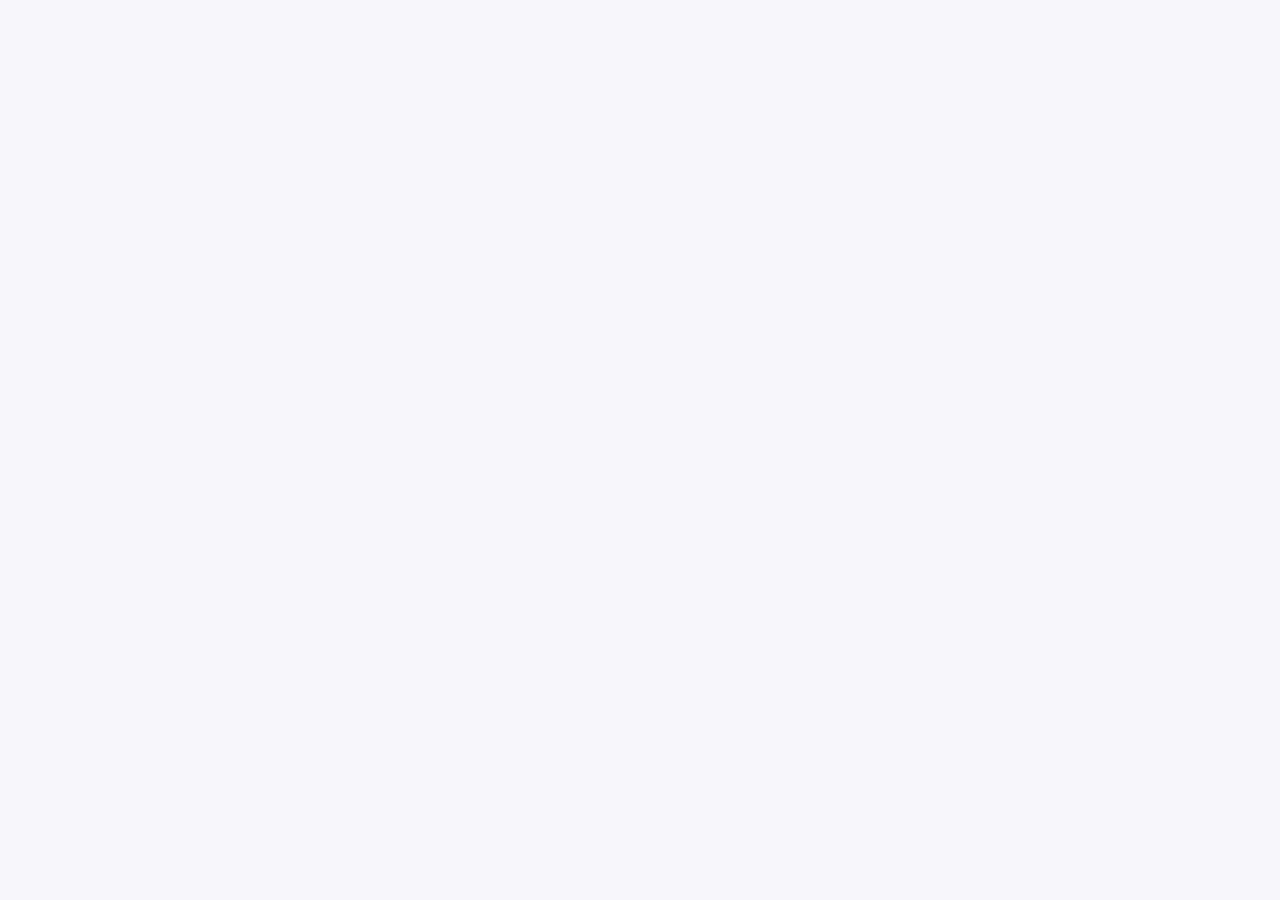
==== commit 73ecc499: "Map 2027 software methodology and data structure practice questions to updated subjects" ====
--- a/information-processing/index.html
+++ b/information-processing/index.html
@@ -10,13 +10,14 @@
 "use strict";
 const ALL=BANK,PR=PRACTICAL,STORE="itpe_study_v1",names26=["소프트웨어 설계","소프트웨어 개발","데이터베이스 구축","프로그래밍 언어 활용","정보시스템 구축관리"],names27=["소프트웨어 개발","데이터베이스 구축","프로그래밍 언어 활용","정보시스템 구축관리"],byId=Object.fromEntries(ALL.concat(PR).map(x=>[x.id,x]));
 let db;try{db=JSON.parse(localStorage.getItem(STORE))||{}}catch(e){db={}}db.history=Array.isArray(db.history)?db.history:[];db.mistakes=db.mistakes||{};db.bookmarks=Array.isArray(db.bookmarks)?db.bookmarks:[];db.year=db.year===2026?2026:2027;db.mode=db.mode==="practical"?"practical":"written";db.session=db.session||null;db.last=db.last||null;
-let page=db.session?"quiz":"home",mobile=false,search="",filter="all",historyMode="all",setupKind="full",setupCount=20,setupSubject="all",questionPage=0,secLeft=0,clockHandle=null;
+let page=db.session?"quiz":"home",mobile=false,search="",filter="all",historyMode="all",setupKind="full",setupCount=20,setupSubject="0",questionPage=0,secLeft=0,clockHandle=null;
 const el=id=>document.getElementById(id);
 const h=s=>String(s==null?"":s).replace(/&/g,"&amp;").replace(/</g,"&lt;").replace(/>/g,"&gt;").replace(/"/g,"&quot;").replace(/'/g,"&#39;");
 const fmt=s=>h(s).replace(/(\b(?:SELECT|FROM|WHERE|JOIN|ORDER BY|GROUP BY|HAVING|COUNT|COMMIT|ROLLBACK|CREATE TABLE)\b)/g,"<code>$1</code>");
 const save=()=>{try{localStorage.setItem(STORE,JSON.stringify(db))}catch(e){toast("브라우저 저장공간이 부족합니다.")}};
 const names=()=>db.year===2027?names27:names26;
-const subj=x=>x.old<2&&db.year===2027?0:db.year===2027?x.old-1:x.old;
+const group27=x=>x.topic==="방법론"?0:x.old===1&&(x.topic==="자료구조"||x.topic==="알고리즘")?2:group27(x);
+const subj=x=>db.year===2027?group27(x):x.old;
 const shuffle=a=>{const b=a.slice();for(let i=b.length-1;i>0;i--){const j=Math.floor(Math.random()*(i+1));[b[i],b[j]]=[b[j],b[i]]}return b};
 const pick=(a,n)=>shuffle(a).slice(0,n);
 const isPr=id=>id.startsWith("P-");
@@ -46,8 +47,8 @@
 function start(kind,subject,ids){if(db.session){if(!confirm("진행 중인 연습이 있습니다. 새로운 연습을 시작하면 이전 미제출 답안은 사라집니다. 계속할까요?"))return}
 const mode=ids?isPr(ids[0])?"practical":"written":db.mode,year=db.year;let pool=mode==="written"?ALL:PR,selected=[];
 if(ids){selected=ids.map(id=>byId[id]).filter(Boolean);if(mode==="written"&&year===2027)selected=selected.filter(x=>x.old>=0)}
-else if(kind==="full"&&mode==="written"){const n=year===2027?4:5;for(let i=0;i<n;i++)selected.push(...pick(ALL.filter(x=>(year===2027?(x.old<2?0:x.old-1):x.old)===i),20));selected=shuffle(selected)}
-else if(kind==="topic"){const n=mode==="written"?names()[Number(subject)]:[...new Set(PR.map(x=>x.topic))][Number(subject)];selected=pick(pool.filter(x=>(mode==="written"?names()[year===2027?(x.old<2?0:x.old-1):x.old]:x.topic)===n),10)}
+else if(kind==="full"&&mode==="written"){const n=year===2027?4:5;for(let i=0;i<n;i++)selected.push(...pick(ALL.filter(x=>(year===2027?(group27(x)):x.old)===i),20));selected=shuffle(selected)}
+else if(kind==="topic"){const n=mode==="written"?names()[Number(subject)]:[...new Set(PR.map(x=>x.topic))][Number(subject)];selected=pick(pool.filter(x=>(mode==="written"?names()[year===2027?(group27(x)):x.old]:x.topic)===n),10)}
 else if(kind==="wrong")selected=pick(pool.filter(x=>db.mistakes[x.id]&&db.mistakes[x.id].count>0),20);
 else if(kind==="bookmarks")selected=pick(pool.filter(x=>db.bookmarks.includes(x.id)),20);
 else selected=pick(pool,20);
@@ -56,11 +57,11 @@
 db.session={mode,year,kind:kind==="full"?"실전 모의고사":kind==="topic"?"과목별 연습":kind==="quick"?"빠른 연습":kind==="wrong"?"오답 다시풀기":kind==="bookmarks"?"북마크 다시풀기":"단일 문제",ids:selected.map(x=>x.id),idx:0,answers:{},started:Date.now(),duration};db.mode=mode;save();nav("quiz")}
 function elapsed(){const s=db.session;return s?Math.max(0,Math.ceil((s.duration*1000-(Date.now()-s.started))/1000)):0}
 function clock(){clearInterval(clockHandle);const s=db.session;if(!s)return;function update(){if(page!=="quiz"||!db.session){clearInterval(clockHandle);return}const t=el("timer");if(t){const x=elapsed();t.textContent=s.duration?(String(Math.floor(x/3600)).padStart(2,"0")+":"+String(Math.floor(x%3600/60)).padStart(2,"0")+":"+String(x%60).padStart(2,"0")):"시간 제한 없음";if(s.duration&&x===0){clearInterval(clockHandle);submit(true)}}}update();clockHandle=setInterval(update,1000)}
-function quiz(){const s=db.session;if(!s)return '<div class="empty">진행 중인 연습이 없습니다.</div>'+btn("대시보드로","nav","",'data-page="home"');const x=byId[s.ids[s.idx]],ans=s.answers[x.id],done=s.ids.filter(id=>String(s.answers[id]??"").trim()!=="").length,pr=s.mode==="practical";return header(s.mode==="written"?"WRITTEN EXAM":"PRACTICAL EXAM",s.kind,pr?"주관식 답을 입력하고 마지막에 한 번에 채점합니다.":"정답은 마지막 제출 후 확인할 수 있습니다.")+'<div class="quizgrid"><section class="quiz-card"><div class="quiz-meta"><span>'+h(pr?x.topic:(s.year===2027?names27[x.old<2?0:x.old-1]:names26[x.old]))+' / '+h(x.topic)+'</span><button class="star '+(db.bookmarks.includes(x.id)?"on":"")+'" data-action="star" data-id="'+x.id+'" aria-label="이 문제 북마크">★</button></div><div class="bar"><span style="width:'+Math.round(done/s.ids.length*100)+'%"></span></div><div class="qtop">QUESTION '+String(s.idx+1).padStart(2,"0")+' / '+s.ids.length+'</div><div class="qstem">'+fmt(x.q)+'</div>'+(pr?'<label class="fieldlabel" for="writtenanswer">답안 입력</label><textarea id="writtenanswer" class="answerbox" placeholder="답을 직접 입력하세요. 영문 약어는 대소문자 구분 없이 채점합니다." data-change="answer">'+h(ans??"")+'</textarea><p class="qhint">※ 자동 채점은 모범답안 표현과 비교하는 방식입니다. 제출 후 직접 채점 수정도 가능합니다.</p>':'<div class="options">'+x.choices.map((v,i)=>'<button class="opt '+(String(ans)===String(i)?"selected":"")+'" data-action="answer-option" data-value="'+i+'"><span class="bubble">'+(i+1)+'</span><span>'+fmt(v)+'</span></button>').join("")+'</div>')+'<div class="quizactions"><div style="display:flex;gap:8px">'+btn("← 이전","prev-q","",s.idx===0?"disabled":"")+btn("다음 →","next-q","",s.idx===s.ids.length-1?"disabled":"")+'</div>'+btn("최종 제출","submit","primary")+'</div></section><aside><div class="panel"><div class="name">남은 시간</div><div id="timer" class="timer">--:--:--</div><div style="margin:16px 0 5px;display:flex;justify-content:space-between"><b>풀이 현황</b><span class="progress-note">'+done+'/'+s.ids.length+' 응답</span></div><div class="question-map">'+s.ids.map((id,i)=>'<button class="number-btn '+(i===s.idx?"current":String(s.answers[id]??"").trim()!=""?"answered":"")+'" data-action="jump" data-index="'+i+'">'+(i+1)+'</button>').join("")+'</div><div class="callout"><b>답안 자동 저장</b><p style="margin:5px 0 0">선택·입력 즉시 현재 브라우저에 보관합니다.</p></div>'+btn("연습 중단","stop","danger wide", 'style="margin-top:14px"')+'</div></aside></div>'}
+function quiz(){const s=db.session;if(!s)return '<div class="empty">진행 중인 연습이 없습니다.</div>'+btn("대시보드로","nav","",'data-page="home"');const x=byId[s.ids[s.idx]],ans=s.answers[x.id],done=s.ids.filter(id=>String(s.answers[id]??"").trim()!=="").length,pr=s.mode==="practical";return header(s.mode==="written"?"WRITTEN EXAM":"PRACTICAL EXAM",s.kind,pr?"주관식 답을 입력하고 마지막에 한 번에 채점합니다.":"정답은 마지막 제출 후 확인할 수 있습니다.")+'<div class="quizgrid"><section class="quiz-card"><div class="quiz-meta"><span>'+h(pr?x.topic:(s.year===2027?names27[group27(x)]:names26[x.old]))+' / '+h(x.topic)+'</span><button class="star '+(db.bookmarks.includes(x.id)?"on":"")+'" data-action="star" data-id="'+x.id+'" aria-label="이 문제 북마크">★</button></div><div class="bar"><span style="width:'+Math.round(done/s.ids.length*100)+'%"></span></div><div class="qtop">QUESTION '+String(s.idx+1).padStart(2,"0")+' / '+s.ids.length+'</div><div class="qstem">'+fmt(x.q)+'</div>'+(pr?'<label class="fieldlabel" for="writtenanswer">답안 입력</label><textarea id="writtenanswer" class="answerbox" placeholder="답을 직접 입력하세요. 영문 약어는 대소문자 구분 없이 채점합니다." data-change="answer">'+h(ans??"")+'</textarea><p class="qhint">※ 자동 채점은 모범답안 표현과 비교하는 방식입니다. 제출 후 직접 채점 수정도 가능합니다.</p>':'<div class="options">'+x.choices.map((v,i)=>'<button class="opt '+(String(ans)===String(i)?"selected":"")+'" data-action="answer-option" data-value="'+i+'"><span class="bubble">'+(i+1)+'</span><span>'+fmt(v)+'</span></button>').join("")+'</div>')+'<div class="quizactions"><div style="display:flex;gap:8px">'+btn("← 이전","prev-q","",s.idx===0?"disabled":"")+btn("다음 →","next-q","",s.idx===s.ids.length-1?"disabled":"")+'</div>'+btn("최종 제출","submit","primary")+'</div></section><aside><div class="panel"><div class="name">남은 시간</div><div id="timer" class="timer">--:--:--</div><div style="margin:16px 0 5px;display:flex;justify-content:space-between"><b>풀이 현황</b><span class="progress-note">'+done+'/'+s.ids.length+' 응답</span></div><div class="question-map">'+s.ids.map((id,i)=>'<button class="number-btn '+(i===s.idx?"current":String(s.answers[id]??"").trim()!=""?"answered":"")+'" data-action="jump" data-index="'+i+'">'+(i+1)+'</button>').join("")+'</div><div class="callout"><b>답안 자동 저장</b><p style="margin:5px 0 0">선택·입력 즉시 현재 브라우저에 보관합니다.</p></div>'+btn("연습 중단","stop","danger wide", 'style="margin-top:14px"')+'</div></aside></div>'}
 function submit(force){const s=db.session;if(!s)return;const unanswered=s.ids.filter(id=>String(s.answers[id]??"").trim()==="").length;if(!force&&unanswered&&!confirm("아직 "+unanswered+"문항에 답하지 않았습니다. 제출할까요?"))return;if(!force&&!confirm("답안을 제출하고 정답과 해설을 확인할까요?"))return;
 const entries=s.ids.map(id=>{const x=byId[id];return {id,answer:s.answers[id]??"",ok:correct(x,s.answers[id]),override:null}});
 const r={id:"R"+Date.now(),ts:Date.now(),mode:s.mode,year:s.year,kind:s.kind,entries,duration:s.duration,total:entries.length,score:0,okCount:0,pass:null,bySubject:[]};scoreResult(r);db.history.push(r);db.last=r.id;db.session=null;updateMistakes(r);save();nav("result")}
-function scoreResult(r){r.okCount=r.entries.filter(e=>e.override===null?e.ok:e.override).length;r.score=Math.round(r.okCount/r.total*100);if(r.mode==="written"&&r.kind==="실전 모의고사"){const n=r.year===2027?4:5;r.bySubject=[];for(let i=0;i<n;i++){const arr=r.entries.filter(e=>{const x=byId[e.id];return (r.year===2027?(x.old<2?0:x.old-1):x.old)===i});const ok=arr.filter(e=>e.override===null?e.ok:e.override).length;r.bySubject.push({name:(r.year===2027?names27:names26)[i],correct:ok,total:arr.length,percent:arr.length?Math.round(ok/arr.length*100):0})}r.pass=r.score>=60&&r.bySubject.every(x=>x.percent>=40)}else if(r.mode==="practical"&&r.kind==="실전 모의고사")r.pass=r.score>=60;else r.pass=null}
+function scoreResult(r){r.okCount=r.entries.filter(e=>e.override===null?e.ok:e.override).length;r.score=Math.round(r.okCount/r.total*100);if(r.mode==="written"&&r.kind==="실전 모의고사"){const n=r.year===2027?4:5;r.bySubject=[];for(let i=0;i<n;i++){const arr=r.entries.filter(e=>{const x=byId[e.id];return (r.year===2027?(group27(x)):x.old)===i});const ok=arr.filter(e=>e.override===null?e.ok:e.override).length;r.bySubject.push({name:(r.year===2027?names27:names26)[i],correct:ok,total:arr.length,percent:arr.length?Math.round(ok/arr.length*100):0})}r.pass=r.score>=60&&r.bySubject.every(x=>x.percent>=40)}else if(r.mode==="practical"&&r.kind==="실전 모의고사")r.pass=r.score>=60;else r.pass=null}
 function updateMistakes(r){for(const e of r.entries){const ok=e.override===null?e.ok:e.override;if(!ok){db.mistakes[e.id]=db.mistakes[e.id]||{count:0};db.mistakes[e.id].count++}}}
 function result(){const r=db.history.find(x=>x.id===db.last);if(!r)return header("RESULT","성적표 없음","학습 기록에서 확인하세요.");const manual=r.mode==="practical";return header("RESULT ANALYSIS","학습 결과 분석","모범답안과 해설을 살펴보고 틀린 문항을 복습해 보세요.")+'<div class="grid two"><section class="panel" style="text-align:center"><div class="scorecircle" style="--pct:'+r.score+'%"><span>'+r.score+'<small style="font-size:12px;margin-left:2px">점</small></span></div><h3 style="font-size:19px">'+(r.pass===null?"연습 완료":r.pass?"합격 기준 충족!":"합격 기준에 미달했어요")+'</h3><p class="sub">'+r.okCount+' / '+r.total+'문항 정답 · '+h(r.kind)+'</p><div class="filterline" style="justify-content:center">'+btn("오답노트","nav","",'data-page="wrong"')+btn("다시 연습하기","nav","primary",'data-page="setup"')+'</div></section><section class="panel"><h3>성적 요약</h3>'+badge(r.mode==="written"?"필기 "+r.year:"실기 주관식","")+'<div class="subject-line"><div><span>정답률</span><strong>'+r.score+'%</strong></div><div class="bar"><span style="width:'+r.score+'%"></span></div></div>'+(r.bySubject&&r.bySubject.length?r.bySubject.map(x=>'<div class="subject-line"><div><span>'+h(x.name)+' ('+x.correct+'/'+x.total+')</span><strong>'+x.percent+'%</strong></div><div class="bar"><span style="width:'+x.percent+'%"></span></div></div>').join(""):'<p class="mode-tip">실기 점수는 문항별 5점의 자체 연습용 결과입니다. 공식 부분점수·정답 인정 방식과 다를 수 있습니다.</p>')+'</section></div><div class="section-head"><h2>문항별 해설</h2><small>'+r.total+'문항 전체</small></div>'+(manual?'<div class="callout" style="margin-bottom:15px"><b>실기 가채점 안내</b><p style="margin:7px 0 0">자동 채점은 등록된 정답 표현만 인식합니다. 의미가 맞거나 동의어인 경우 아래에서 정답 처리 여부를 직접 변경할 수 있습니다. 변경하면 연습 점수도 바뀝니다.</p></div>':"")+r.entries.map((e,i)=>{const x=byId[e.id],ok=e.override===null?e.ok:e.override,ans=r.mode==="written"?(e.answer===""?"미응답":(Number(e.answer)+1)+". "+h(x.choices[e.answer])):(e.answer?h(e.answer):"미응답"),key=r.mode==="written"?(x.answer+1)+". "+h(x.choices[x.answer]):h(x.answers.join(" / "));return '<article class="review"><div class="review-head"><span class="chip gray">Q'+(i+1)+' · '+h(x.topic)+'</span>'+badge(ok?"정답":"오답",ok?"good":"bad")+'</div><p class="review-q">'+fmt(x.q)+'</p><div class="review-ans">내 답안: <b>'+ans+'</b></div><div class="review-ans" style="margin-top:5px">모범답안: <b style="color:#6254be">'+key+'</b></div><div class="expl">💡 '+h(x.why)+'</div>'+(manual?'<div class="review-toggle"><span class="mode-tip">내 답안 판정:</span><button data-action="override" data-id="'+r.id+'" data-entry="'+i+'" data-ok="true" class="'+(ok?"on":"")+'">정답 인정</button><button data-action="override" data-id="'+r.id+'" data-entry="'+i+'" data-ok="false" class="'+(!ok?"on bad":"")+'">오답 처리</button></div>':"")+'</article>'}).join("")}
 function exportData(){const a=document.createElement("a"),blob=new Blob([JSON.stringify({exportedAt:new Date().toISOString(),history:db.history,mistakes:db.mistakes,bookmarks:db.bookmarks},null,2)],{type:"application/json;charset=utf-8"});a.href=URL.createObjectURL(blob);a.download="information-processing-study-record.json";document.body.append(a);a.click();a.remove();setTimeout(()=>URL.revokeObjectURL(a.href),1500);toast("학습 기록을 저장했습니다.")}
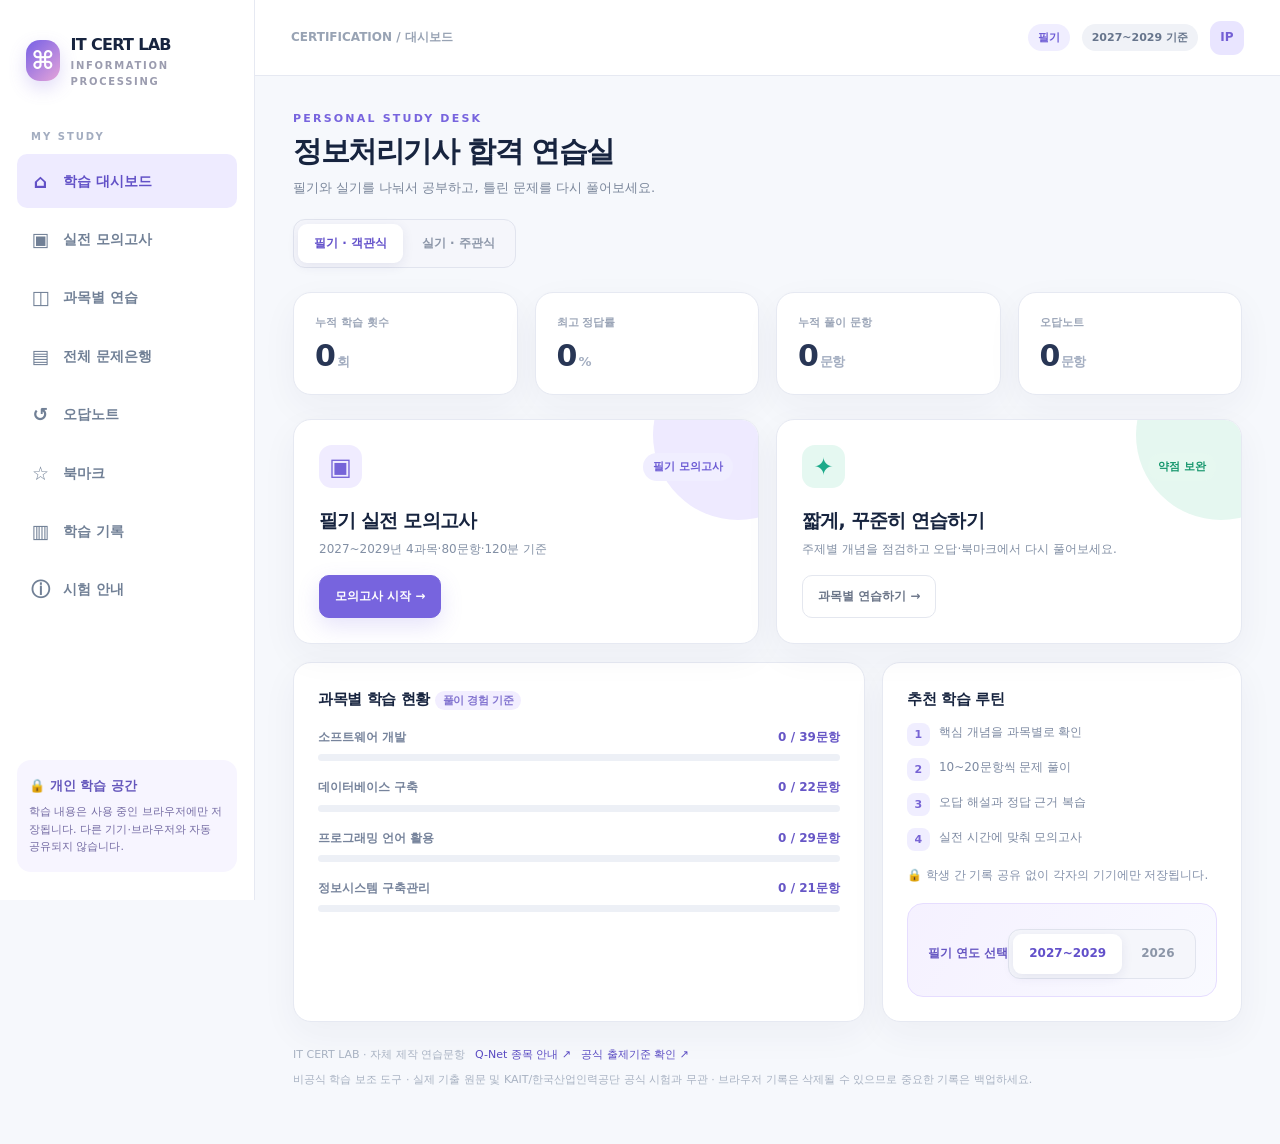
==== commit 139ad75f: "Fix 2027 subject categorization function" ====
--- a/information-processing/index.html
+++ b/information-processing/index.html
@@ -16,7 +16,7 @@
 const fmt=s=>h(s).replace(/(\b(?:SELECT|FROM|WHERE|JOIN|ORDER BY|GROUP BY|HAVING|COUNT|COMMIT|ROLLBACK|CREATE TABLE)\b)/g,"<code>$1</code>");
 const save=()=>{try{localStorage.setItem(STORE,JSON.stringify(db))}catch(e){toast("브라우저 저장공간이 부족합니다.")}};
 const names=()=>db.year===2027?names27:names26;
-const group27=x=>x.topic==="방법론"?0:x.old===1&&(x.topic==="자료구조"||x.topic==="알고리즘")?2:group27(x);
+const group27=x=>x.topic==="방법론"?0:x.old===1&&(x.topic==="자료구조"||x.topic==="알고리즘")?2:(x.old<2?0:x.old-1);
 const subj=x=>db.year===2027?group27(x):x.old;
 const shuffle=a=>{const b=a.slice();for(let i=b.length-1;i>0;i--){const j=Math.floor(Math.random()*(i+1));[b[i],b[j]]=[b[j],b[i]]}return b};
 const pick=(a,n)=>shuffle(a).slice(0,n);
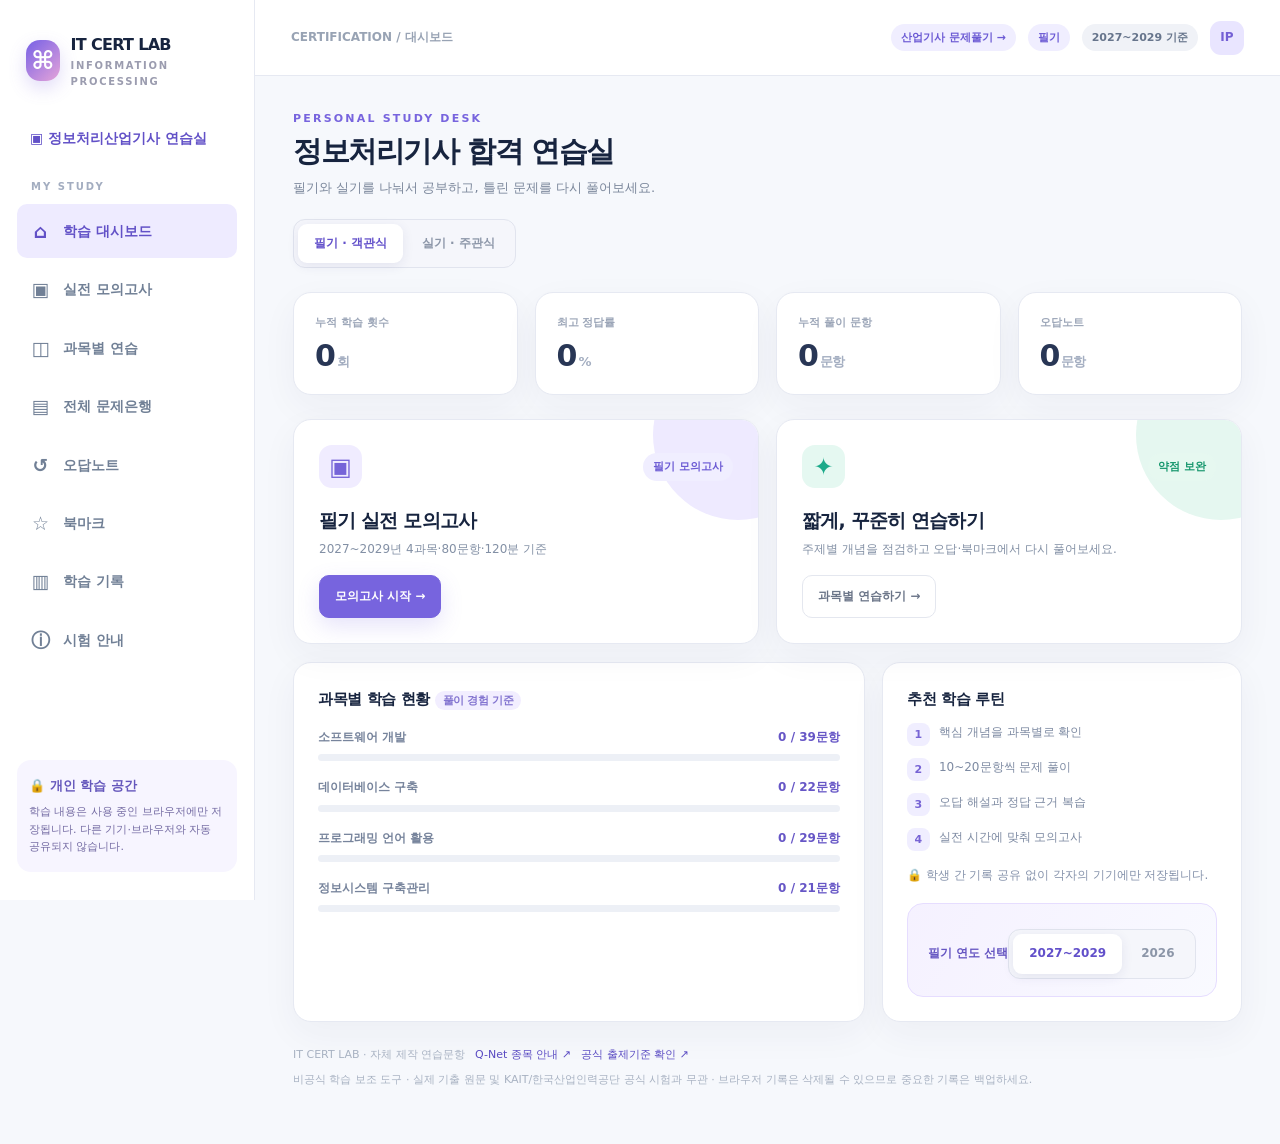
==== commit 652e8bd6: "Link information processing industrial engineer from existing technician exam portal" ====
--- a/information-processing/index.html
+++ b/information-processing/index.html
@@ -31,9 +31,9 @@
 const header=(k,title,detail)=>'<div class="eyebrow">'+h(k)+'</div><h1 class="heading">'+h(title)+'</h1><p class="sub">'+detail+'</p>';
 function toast(s){const e=el("toast");e.textContent=s;e.classList.add("show");clearTimeout(toast.t);toast.t=setTimeout(()=>e.classList.remove("show"),2800)}
 function nav(p){page=p;mobile=false;search="";filter="all";questionPage=0;render();window.scrollTo(0,0)}
-function side(){return '<div class="brand"><div class="brandicon">⌘</div><div><b>IT CERT LAB</b><small>INFORMATION PROCESSING</small></div></div><div class="nav-group">MY STUDY</div>'+[["home","학습 대시보드"],["setup","실전 모의고사"],["topics","과목별 연습"],["bank","전체 문제은행"],["wrong","오답노트"],["bookmarks","북마크"],["history","학습 기록"],["guide","시험 안내"]].map(x=>'<button class="nav-btn '+(page===x[0]?"active":"")+'" data-action="nav" data-page="'+x[0]+'"><span style="font-size:19px;width:21px;text-align:center">'+icon(x[0])+'</span><span>'+x[1]+'</span>'+(x[0]==="wrong"&&countMist()?'<span class="num">'+countMist()+'</span>':"")+'</button>').join("")+'<div class="sidebar-bottom"><b>🔒 개인 학습 공간</b><p>학습 내용은 사용 중인 브라우저에만 저장됩니다. 다른 기기·브라우저와 자동 공유되지 않습니다.</p></div>'}
+function side(){return '<div class="brand"><div class="brandicon">⌘</div><div><b>IT CERT LAB</b><small>INFORMATION PROCESSING</small></div></div><a href="./industrial.html" class="nav-btn" style="color:#6251c7">▣ 정보처리산업기사 연습실</a><div class="nav-group">MY STUDY</div>'+[["home","학습 대시보드"],["setup","실전 모의고사"],["topics","과목별 연습"],["bank","전체 문제은행"],["wrong","오답노트"],["bookmarks","북마크"],["history","학습 기록"],["guide","시험 안내"]].map(x=>'<button class="nav-btn '+(page===x[0]?"active":"")+'" data-action="nav" data-page="'+x[0]+'"><span style="font-size:19px;width:21px;text-align:center">'+icon(x[0])+'</span><span>'+x[1]+'</span>'+(x[0]==="wrong"&&countMist()?'<span class="num">'+countMist()+'</span>':"")+'</button>').join("")+'<div class="sidebar-bottom"><b>🔒 개인 학습 공간</b><p>학습 내용은 사용 중인 브라우저에만 저장됩니다. 다른 기기·브라우저와 자동 공유되지 않습니다.</p></div>'}
 function view(){return page==="home"?home():page==="setup"?setup():page==="topics"?topics():page==="bank"?bank():page==="wrong"?collection("wrong"):page==="bookmarks"?collection("bookmarks"):page==="history"?history():page==="guide"?guide():page==="quiz"?quiz():page==="result"?result():""}
-function render(){const namesP={home:"대시보드",setup:"실전 모의고사",topics:"과목별 연습",bank:"문제은행",wrong:"오답노트",bookmarks:"북마크",history:"학습 기록",guide:"시험 안내",quiz:"문제 풀이",result:"성적표"};el("root").innerHTML='<div class="overlay '+(mobile?"open":"")+'" data-action="close"></div><div class="app"><aside class="sidebar '+(mobile?"open":"")+'">'+side()+'</aside><div class="content-wrap"><header class="topbar"><div style="display:flex;gap:12px;align-items:center"><button class="burger" data-action="menu" aria-label="메뉴 열기">☰</button><div class="crumb">CERTIFICATION / '+h(namesP[page])+'</div><div class="mobile-head">IT CERT LAB</div></div><div class="top-right">'+badge(db.mode==="written"?"필기":"실기","")+'<span class="chip gray">'+(db.year===2027?"2027~2029":"2026")+' 기준</span><div class="avatar">IP</div></div></header><main class="main">'+view()+'<footer class="foot"><div class="footerlinks"><span>IT CERT LAB · 자체 제작 연습문항</span><a href="https://www.q-net.or.kr/crf005.do?id=crf00503&jmCd=1320&tabGbn=1" target="_blank" rel="noopener noreferrer">Q-Net 종목 안내 ↗</a><a href="https://www.q-net.or.kr/cst006.do?code=1202&gId=22&gSite=&id=cst00601" target="_blank" rel="noopener noreferrer">공식 출제기준 확인 ↗</a></div><div style="margin-top:8px">비공식 학습 보조 도구 · 실제 기출 원문 및 KAIT/한국산업인력공단 공식 시험과 무관 · 브라우저 기록은 삭제될 수 있으므로 중요한 기록은 백업하세요.</div></footer></main></div></div>';if(page==="quiz")clock()}
+function render(){const namesP={home:"대시보드",setup:"실전 모의고사",topics:"과목별 연습",bank:"문제은행",wrong:"오답노트",bookmarks:"북마크",history:"학습 기록",guide:"시험 안내",quiz:"문제 풀이",result:"성적표"};el("root").innerHTML='<div class="overlay '+(mobile?"open":"")+'" data-action="close"></div><div class="app"><aside class="sidebar '+(mobile?"open":"")+'">'+side()+'</aside><div class="content-wrap"><header class="topbar"><div style="display:flex;gap:12px;align-items:center"><button class="burger" data-action="menu" aria-label="메뉴 열기">☰</button><div class="crumb">CERTIFICATION / '+h(namesP[page])+'</div><div class="mobile-head">IT CERT LAB</div></div><div class="top-right"><a href="./industrial.html" class="chip" style="white-space:nowrap">산업기사 문제풀기 →</a>'+badge(db.mode==="written"?"필기":"실기","")+'<span class="chip gray">'+(db.year===2027?"2027~2029":"2026")+' 기준</span><div class="avatar">IP</div></div></header><main class="main">'+view()+'<footer class="foot"><div class="footerlinks"><span>IT CERT LAB · 자체 제작 연습문항</span><a href="https://www.q-net.or.kr/crf005.do?id=crf00503&jmCd=1320&tabGbn=1" target="_blank" rel="noopener noreferrer">Q-Net 종목 안내 ↗</a><a href="https://www.q-net.or.kr/cst006.do?code=1202&gId=22&gSite=&id=cst00601" target="_blank" rel="noopener noreferrer">공식 출제기준 확인 ↗</a></div><div style="margin-top:8px">비공식 학습 보조 도구 · 실제 기출 원문 및 KAIT/한국산업인력공단 공식 시험과 무관 · 브라우저 기록은 삭제될 수 있으므로 중요한 기록은 백업하세요.</div></footer></main></div></div>';if(page==="quiz")clock()}
 function toggleMode(m){if(db.session){toast("진행 중인 시험을 먼저 마무리하세요.");return}db.mode=m;save();nav("home")}
 function toggleYear(y){if(db.session){toast("진행 중인 시험을 먼저 마무리하세요.");return}db.year=y;save();render()}
 function home(){const hs=db.history.filter(x=>x.mode===db.mode),scores=hs.map(x=>x.score),total=hs.reduce((a,x)=>a+x.total,0),title=db.mode==="written"?"필기":"실기";const subjects=db.mode==="written"?names():[...new Set(PR.map(x=>x.topic))];const counts=subjects.map((n,i)=>{const ids=db.mode==="written"?ALL.filter(x=>subj(x)===i).map(x=>x.id):PR.filter(x=>x.topic===n).map(x=>x.id);const c=ids.filter(id=>db.history.some(r=>r.mode===db.mode&&r.entries.some(v=>v.id===id))).length;return {name:n,done:c,total:ids.length}});return header("PERSONAL STUDY DESK","정보처리기사 합격 연습실","필기와 실기를 나눠서 공부하고, 틀린 문제를 다시 풀어보세요.")+'<div class="seg" role="group" aria-label="시험 유형 선택"><button class="'+(db.mode==="written"?"active":"")+'" data-action="mode" data-value="written">필기 · 객관식</button><button class="'+(db.mode==="practical"?"active":"")+'" data-action="mode" data-value="practical">실기 · 주관식</button></div><div class="stats grid">'+stats("누적 학습 횟수",hs.length,"회")+stats("최고 정답률",scores.length?Math.max(...scores):0,"%")+stats("누적 풀이 문항",total,"문항")+stats("오답노트",countMist(),"문항")+'</div><div class="grid tiles"><article class="tile"><div class="tiletop"><span class="bigicon">▣</span>'+badge(title+" 모의고사","")+'</div><h3>'+title+' 실전 모의고사</h3><p>'+(db.mode==="written"?(db.year===2027?"2027~2029년 4과목·80문항·120분 기준":"2026년 5과목·100문항·150분 기준"):"20문항·150분 연습형 모의고사 (문항별 5점 연습 채점)")+'</p>'+btn("모의고사 시작 →","start-full","primary")+'</article><article class="tile mint"><div class="tiletop"><span class="bigicon">✦</span>'+badge("약점 보완","good")+'</div><h3>짧게, 꾸준히 연습하기</h3><p>주제별 개념을 점검하고 오답·북마크에서 다시 풀어보세요.</p>'+btn("과목별 연습하기 →","nav","", 'data-page="topics"')+'</article></div><div class="grid two" style="margin-top:18px"><section class="panel"><h3>과목별 학습 현황 <span class="badge-count">풀이 경험 기준</span></h3>'+counts.map(x=>'<div class="subject-line"><div><span>'+h(x.name)+'</span><strong>'+x.done+' / '+x.total+'문항</strong></div><div class="bar"><span style="width:'+Math.round(x.done/Math.max(1,x.total)*100)+'%"></span></div></div>').join("")+'</section><section class="panel"><h3>추천 학습 루틴</h3><div class="quick-steps">'+["핵심 개념을 과목별로 확인","10~20문항씩 문제 풀이","오답 해설과 정답 근거 복습","실전 시간에 맞춰 모의고사"].map((s,i)=>'<div><span class="dot">'+(i+1)+'</span><span>'+s+'</span></div>').join("")+'</div><div class="privacyline">🔒 학생 간 기록 공유 없이 각자의 기기에만 저장됩니다.</div><div class="callout">'+(db.mode==="written"?"<b>필기 연도 선택</b><div style='margin-top:8px' class='seg'><button data-action='year' data-value='2027' class='"+(db.year===2027?"active":"")+"'>2027~2029</button><button data-action='year' data-value='2026' class='"+(db.year===2026?"active":"")+"'>2026</button></div>":"<b>실기는 필답형 대비</b><p style='margin:6px 0 0'>정확한 단어·숫자 위주로 자동 채점하고, 동의어·서술형 판단은 결과 화면에서 직접 수정할 수 있어요.</p>")+'</div></section></div>'}
